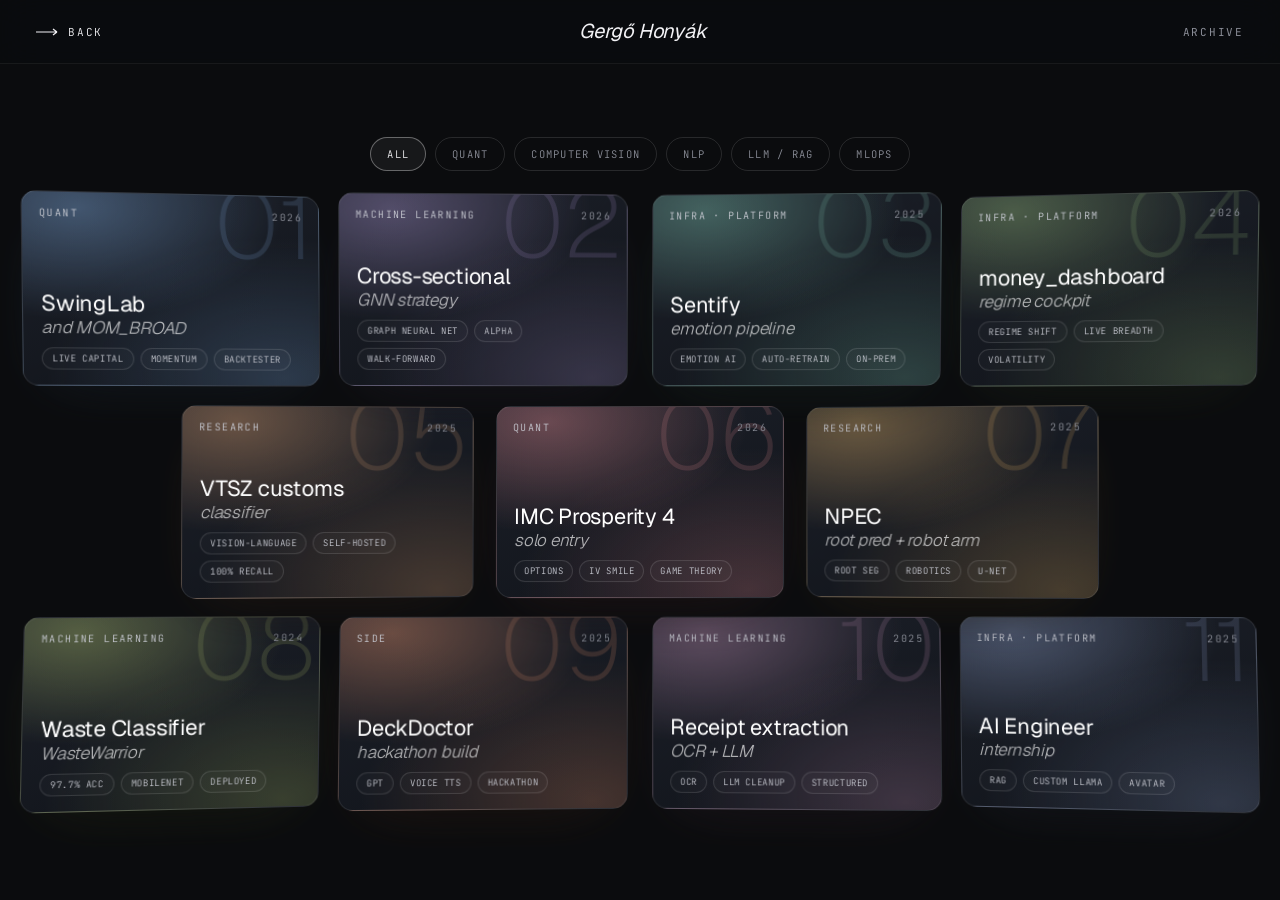
==== archive/index.html @ 2452c1e2 "fixing animation" ====
<!DOCTYPE html>
<html lang="en">
<head>
<meta charset="UTF-8" />
<title>Archive · Gergő Honyák</title>
<meta name="viewport" content="width=device-width, initial-scale=1" />
<meta name="view-transition" content="same-origin" />

<link rel="preconnect" href="https://fonts.googleapis.com" />
<link rel="preconnect" href="https://fonts.gstatic.com" crossorigin />
<link href="https://fonts.googleapis.com/css2?family=Geist:ital,wght@0,300;0,400;0,500;0,600;0,700;1,300;1,400;1,500;1,600&family=JetBrains+Mono:wght@400;500&display=swap" rel="stylesheet" />

<link rel="stylesheet" href="/assets/css/site.css" />
<link rel="stylesheet" href="/assets/css/theme-dark.css" />

<script src="https://cdn.jsdelivr.net/npm/gsap@3.12.5/dist/gsap.min.js"></script>

<style>
  /* ══ ARCHIVE — single-screen fanned gallery ══ */
  .arch{ min-height:calc(100vh - 62px); margin-top:62px; display:flex; align-items:center; justify-content:center;
    perspective:1700px; padding:18px 20px 34px; }
  .arch-inner{ display:flex; flex-direction:column; align-items:center; gap:clamp(16px,2.6vh,30px); transform-style:preserve-3d; }

  /* topic filter row */
  .arch-filters{ display:flex; flex-wrap:wrap; gap:9px; justify-content:center; max-width:820px; }
  .fbtn{ font-family:var(--mono); font-size:10.5px; letter-spacing:.12em; text-transform:uppercase; color:var(--ink-mute);
    padding:9px 16px; border:1px solid var(--rule); border-radius:100px; background:transparent; cursor:pointer;
    transition:color .3s ease, border-color .3s ease, background .3s ease; }
  .fbtn:hover{ color:var(--ink-2); border-color:rgba(255,255,255,.24); }
  .fbtn.active{ color:var(--ink); border-color:rgba(255,255,255,.34); background:rgba(255,255,255,.05); }

  .arch-rows{ display:flex; flex-direction:column; gap:clamp(16px,2.2vh,30px); transform-style:preserve-3d; }
  .arch-row{ display:flex; gap:clamp(18px,1.8vw,34px); justify-content:center; transform-style:preserve-3d; }

  .gcard{ position:relative; display:block; width:clamp(240px,22.5vw,348px); aspect-ratio:3/2;
    border-radius:15px; overflow:hidden; border:1px solid rgba(255,255,255,.10); text-decoration:none; color:#fff;
    transform-style:preserve-3d; will-change:transform; opacity:0;
    box-shadow:0 26px 60px -34px rgba(0,0,0,.9), 0 18px 56px -32px color-mix(in srgb, var(--a) 34%, transparent);
    transition:transform .55s cubic-bezier(.2,.7,.2,1), box-shadow .4s ease, border-color .4s ease, opacity .5s ease, filter .4s ease;
    background:
      radial-gradient(120% 100% at 18% 8%,  color-mix(in srgb, var(--a) 48%, transparent), transparent 58%),
      radial-gradient(130% 120% at 88% 96%, color-mix(in srgb, var(--a) 30%, transparent), transparent 62%),
      linear-gradient(160deg,#1c2029,#101319); }

  .gcard .g-ghost{ position:absolute; top:-.22em; right:.04em; font-family:var(--serif); font-weight:200;
    font-size:clamp(74px,7.6vw,120px); line-height:1; color:color-mix(in srgb, var(--a) 42%, transparent); opacity:.5; pointer-events:none; }
  .gcard .g-shine{ position:absolute; inset:0; opacity:0; transition:opacity .35s ease; pointer-events:none;
    background:radial-gradient(circle at var(--mx,50%) var(--my,50%), rgba(255,255,255,.16), transparent 42%); }
  .gcard:hover .g-shine{ opacity:1; }

  .gcard .g-top{ position:absolute; top:14px; left:16px; right:16px; display:flex; justify-content:space-between; align-items:center;
    font-family:var(--mono); font-size:10px; letter-spacing:.14em; text-transform:uppercase; color:var(--ink-2); }
  .gcard .g-year{ color:var(--ink-mute); }

  .gcard .g-body{ position:absolute; left:17px; right:17px; bottom:15px; }
  .gcard .g-title{ font-family:var(--serif); font-weight:400; font-size:clamp(19px,1.7vw,25px); line-height:1.08; letter-spacing:-.01em; color:#fff; }
  .gcard .g-title em{ display:block; font-style:italic; font-weight:300; font-size:.78em; color:rgba(255,255,255,.68); margin-top:2px; }
  .gcard .g-keys{ display:flex; flex-wrap:wrap; gap:6px; margin-top:11px; }
  .gcard .g-keys span{ font-family:var(--mono); font-size:9px; letter-spacing:.07em; text-transform:uppercase; color:var(--ink-2);
    border:1px solid var(--rule); border-radius:100px; padding:4px 9px; background:rgba(255,255,255,.02); transition:color .3s ease, border-color .3s ease; }
  .gcard:hover .g-keys span{ border-color:color-mix(in srgb, var(--a) 45%, transparent); color:var(--ink); }

  .gcard:hover{ border-color:color-mix(in srgb, var(--a) 60%, rgba(255,255,255,.1));
    box-shadow:0 44px 96px -34px rgba(0,0,0,.95), 0 0 0 1px color-mix(in srgb, var(--a) 46%, transparent), 0 26px 74px -30px var(--a); }

  .gcard.in{ opacity:1; }
  /* recede the rest on hover — only when no topic is active */
  .arch-rows:not(.filtered):hover .gcard.in:not(:hover){ opacity:.58; }

  /* topic highlight: matching cards glow in their own colour, the rest recede */
  .arch-rows .gcard.lit{ border-color:color-mix(in srgb, var(--a) 68%, transparent);
    box-shadow:0 0 0 1px color-mix(in srgb, var(--a) 52%, transparent), 0 24px 64px -26px var(--a), 0 30px 70px -42px rgba(0,0,0,.92); }
  .arch-rows .gcard.dim{ opacity:.24; filter:grayscale(.5) brightness(.72); }

  @media (max-width:820px){
    .arch{ min-height:0; margin-top:70px; padding:16px 16px 64px; perspective:none; }
    .arch-inner{ width:100%; }
    .arch-rows{ gap:16px; width:100%; align-items:center; }
    .arch-row{ display:contents; }
    .gcard{ width:70%; max-width:none; transform:none !important;
      opacity:0; translate:0 28px;
      transition:opacity .6s ease, translate .6s cubic-bezier(.2,.8,.2,1);
      border-color:color-mix(in srgb, var(--a) 32%, rgba(255,255,255,.10));
      background:
        radial-gradient(130% 110% at 20% 6%, color-mix(in srgb, var(--a) 58%, transparent), transparent 60%),
        radial-gradient(150% 130% at 85% 98%, color-mix(in srgb, var(--a) 40%, transparent), transparent 64%),
        linear-gradient(160deg,#1c2029,#0f1216);
      box-shadow:0 22px 48px -30px var(--a), 0 26px 60px -36px rgba(0,0,0,.9); }
    .gcard.in{ opacity:1; translate:0 0; }
    /* tap a topic filter → matching cards sort to the top of the list */
    .arch-rows.filtered .gcard.lit{ order:1; }
    .arch-rows.filtered .gcard.dim{ order:2; opacity:.5; filter:none; }
  }
</style>
</head>
<body>

<nav class="nav">
  <a href="/" class="nav-back">
    <svg viewBox="0 0 22 8" fill="none"><path d="M0 4H21M21 4L17 1M21 4L17 7" stroke="currentColor" stroke-width="1.2"/></svg>
    Back
  </a>
  <span class="brand">Gergő Honyák</span>
  <span class="eyebrow">Archive</span>
</nav>

<main class="arch">
  <div class="arch-inner">
    <div class="arch-filters" id="filters"><!-- injected --></div>
    <div class="arch-rows" id="rows"><!-- injected --></div>
  </div>
</main>

<script src="/assets/js/projects-data.js"></script>
<script>
/* muted, earthy accent per project — one hue each, all part of the same family */
const ACCENT = {
  'swinglab': '#6d92bd', 'gnn': '#8f7fb0', 'sentify': '#6faa9b', 'money-dashboard': '#7f9e6b',
  'vtsz': '#bd8b63', 'prosperity': '#c0787f', 'waste-classifier': '#94a35f', 'npec': '#c39a5c',
  'deckdoctor': '#c07d5f', 'ocr-receipts': '#a87f9e', 'internship': '#7b8bb0',
};

/* a few enticing keywords per card */
const KEYS = {
  'swinglab': ['Live capital', 'Momentum', 'Backtester'],
  'gnn': ['Graph neural net', 'Alpha', 'Walk-forward'],
  'sentify': ['Emotion AI', 'Auto-retrain', 'On-prem'],
  'money-dashboard': ['Regime shift', 'Live breadth', 'Volatility'],
  'vtsz': ['Vision-language', 'Self-hosted', '100% recall'],
  'prosperity': ['Options', 'IV smile', 'Game theory'],
  'waste-classifier': ['97.7% acc', 'MobileNet', 'Deployed'],
  'npec': ['Root seg', 'Robotics', 'U-Net'],
  'deckdoctor': ['GPT', 'Voice TTS', 'Hackathon'],
  'ocr-receipts': ['OCR', 'LLM cleanup', 'Structured'],
  'internship': ['RAG', 'Custom LLaMA', 'Avatar'],
};

/* which topics each project belongs to */
const TOPICS = {
  'swinglab': ['quant', 'mlops'],
  'gnn': ['quant'],
  'sentify': ['nlp', 'mlops'],
  'money-dashboard': ['quant', 'mlops'],
  'vtsz': ['cv', 'llm'],
  'prosperity': ['quant'],
  'waste-classifier': ['cv'],
  'npec': ['cv'],
  'deckdoctor': ['llm'],
  'ocr-receipts': ['cv', 'llm'],
  'internship': ['llm', 'mlops'],
};

const FILTERS = [
  { key: 'all',   label: 'All' },
  { key: 'quant', label: 'Quant' },
  { key: 'cv',    label: 'Computer Vision' },
  { key: 'nlp',   label: 'NLP' },
  { key: 'llm',   label: 'LLM / RAG' },
  { key: 'mlops', label: 'MLOps' },
];

/* ---- filter buttons ---- */
const filterBar = document.getElementById('filters');
FILTERS.forEach((f) => {
  const b = document.createElement('button');
  b.className = 'fbtn' + (f.key === 'all' ? ' active' : '');
  b.dataset.key = f.key;
  b.textContent = f.label;
  filterBar.appendChild(b);
});

/* ---- lay the 11 out as 4 · 3 · 4 ---- */
const ROWS = [4, 3, 4];
const stage = document.getElementById('rows');
let idx = 0;
ROWS.forEach((count) => {
  const row = document.createElement('div');
  row.className = 'arch-row';
  for (let k = 0; k < count && idx < PROJECTS.length; k++, idx++) {
    const p = PROJECTS[idx];
    const a = document.createElement('a');
    a.className = 'gcard';
    a.href = `/project/?id=${p.id}`;
    a.dataset.id = p.id;
    a.style.setProperty('--a', ACCENT[p.id] || '#6d92bd');
    a.style.viewTransitionName = `ghost-${p.id}`;
    const keys = (KEYS[p.id] || p.tags.slice(0, 3)).map(w => `<span>${w}</span>`).join('');
    a.innerHTML = `
      <span class="g-ghost">${p.n}</span>
      <span class="g-shine"></span>
      <div class="g-top"><span class="g-cat">${CAT_LABEL[p.cat]}</span><span class="g-year">${p.year}</span></div>
      <div class="g-body">
        <div class="g-title" style="view-transition-name: title-${p.id};">${p.title} <em>${p.em}</em></div>
        <div class="g-keys">${keys}</div>
      </div>`;
    row.appendChild(a);
  }
  stage.appendChild(row);
});

const cards = Array.from(stage.querySelectorAll('.gcard'));
const reduce = matchMedia('(prefers-reduced-motion: reduce)').matches;

/* tuning */
const LEAN = 15, TILT = 6, HLEAN = 24, HTILT = 18, LIFT = 60;

/* base pose: every card leans toward the middle of the screen */
function layout() {
  if (reduce) return;
  const cx = innerWidth / 2, cy = innerHeight / 2;
  cards.forEach((c) => {
    const r = c.getBoundingClientRect();
    const dx = Math.max(-1, Math.min(1, ((r.left + r.width / 2) - cx) / (innerWidth / 2)));
    const dy = Math.max(-1, Math.min(1, ((r.top + r.height / 2) - cy) / (innerHeight / 2)));
    const brY = -dx * LEAN, brX = dy * TILT;
    c.dataset.brx = brX; c.dataset.bry = brY;
    if (!c._hover) c.style.transform = `rotateX(${brX}deg) rotateY(${brY}deg)`;
  });
}

/* cursor-reactive tilt */
if (!reduce) {
  cards.forEach((c) => {
    c.addEventListener('mouseenter', () => {
      c._hover = true;
      c.style.transition = 'box-shadow .4s ease, border-color .4s ease, opacity .4s ease, filter .4s ease';
    });
    c.addEventListener('mousemove', (e) => {
      const r = c.getBoundingClientRect();
      const px = (e.clientX - r.left) / r.width - 0.5;
      const py = (e.clientY - r.top) / r.height - 0.5;
      const brX = +c.dataset.brx || 0, brY = +c.dataset.bry || 0;
      c.style.transform =
        `translateZ(${LIFT}px) rotateX(${(brX - py * HTILT).toFixed(2)}deg) rotateY(${(brY + px * HLEAN).toFixed(2)}deg) scale(1.05)`;
      c.style.setProperty('--mx', ((px + 0.5) * 100).toFixed(1) + '%');
      c.style.setProperty('--my', ((py + 0.5) * 100).toFixed(1) + '%');
    });
    c.addEventListener('mouseleave', () => {
      c._hover = false;
      c.style.transition = '';
      const brX = +c.dataset.brx || 0, brY = +c.dataset.bry || 0;
      c.style.transform = `rotateX(${brX}deg) rotateY(${brY}deg)`;
    });
  });
}

/* ---- topic highlight ---- */
function applyFilter(key) {
  stage.classList.toggle('filtered', key !== 'all');
  cards.forEach((c) => {
    const topics = TOPICS[c.dataset.id] || [];
    c.classList.remove('lit', 'dim');
    if (key !== 'all') c.classList.add(topics.includes(key) ? 'lit' : 'dim');
  });
}
filterBar.addEventListener('click', (e) => {
  const b = e.target.closest('.fbtn');
  if (!b) return;
  let key = b.dataset.key;
  // click an active topic again → back to All
  if (b.classList.contains('active') && key !== 'all') key = 'all';
  filterBar.querySelectorAll('.fbtn').forEach(x => x.classList.toggle('active', x.dataset.key === key));
  applyFilter(key);
  if (matchMedia('(max-width:820px)').matches) window.scrollTo({ top: 0, behavior: 'smooth' });
});

/* entrance: fan settles in (desktop); cards reveal on scroll (phone) */
layout();
if (matchMedia('(max-width:820px)').matches && 'IntersectionObserver' in window) {
  const io = new IntersectionObserver((entries) => {
    entries.forEach(e => { if (e.isIntersecting) { e.target.classList.add('in'); io.unobserve(e.target); } });
  }, { threshold: 0.1, rootMargin: '0px 0px -6% 0px' });
  cards.forEach(c => io.observe(c));
} else {
  const mid = (cards.length - 1) / 2;
  cards.forEach((c, i) => { setTimeout(() => { c.classList.add('in'); }, 140 + Math.abs(i - mid) * 55); });
}
addEventListener('resize', layout);
window.addEventListener('load', layout);

if (window.gsap) gsap.from('.nav > *', { y: -20, opacity: 0, duration: 1, ease: 'expo.out', stagger: 0.08 });
</script>
</body>
</html>
---- assets/css/site.css ----
/* ══════════════════════════════════════════════════════════════
   Gergő Honyák — Portfolio
   Shared stylesheet: home, archive, and project detail pages
   ══════════════════════════════════════════════════════════════ */

/* Opt in to cross-document view transitions (Chrome/Edge only;
   other browsers just navigate normally, no error). This is the
   real spec mechanism — the <meta name="view-transition"> tag
   some older guides mention isn't a real thing and does nothing. */
@view-transition {
  navigation: auto;
}

:root {
  --paper: #ffffff;
  --paper-2: #f5f5f7;
  --paper-3: #e8e8ed;
  --ink: #1d1d1f;
  --ink-2: #424245;
  --ink-mute: #6e6e73;
  --ink-faint: #86868b;
  --rule: rgba(0, 0, 0, 0.13);
  --rule-soft: rgba(0, 0, 0, 0.06);
  --sage: #3b82f6;
  --ochre: #3b82f6;
  --rust: #3b82f6;
  --blue: #3b82f6;
  --blue-soft: rgba(59, 130, 246, 0.12);
  --serif: "Geist", system-ui, sans-serif;
  --sans: "Geist", system-ui, sans-serif;
  --mono: "JetBrains Mono", ui-monospace, monospace;
}

* { box-sizing: border-box; margin: 0; padding: 0; }
html { scroll-behavior: smooth; }
html, body {
  background: var(--paper);
  color: var(--ink);
  font-family: var(--sans);
  font-weight: 300;
  -webkit-font-smoothing: antialiased;
  text-rendering: optimizeLegibility;
  overflow-x: hidden;
}
::selection { background: var(--ink); color: var(--paper); }
a { color: inherit; text-decoration: none; }
button { font: inherit; color: inherit; background: none; border: none; cursor: pointer; }

.eyebrow { font-family: var(--mono); font-size: 11px; letter-spacing: 0.16em; text-transform: uppercase; color: var(--ink-mute); font-weight: 400; }
.serif { font-family: var(--serif); }
.italic { font-style: italic; }
.mono { font-family: var(--mono); }
.line-mask { display: block; overflow: hidden; padding-bottom: 0.16em; margin-bottom: -0.1em; }

/* ─── Nav ─────────────────────────────────── */
.nav {
  position: fixed; top: 0; left: 0; right: 0;
  display: flex; justify-content: space-between; align-items: center;
  padding: 18px 36px;
  font-family: var(--mono);
  font-size: 11px;
  letter-spacing: 0.16em;
  text-transform: uppercase;
  color: var(--ink-mute);
  z-index: 100;
  background: rgba(255, 255, 255, 0.72);
  backdrop-filter: saturate(180%) blur(20px);
  -webkit-backdrop-filter: saturate(180%) blur(20px);
  border-bottom: 1px solid var(--rule-soft);
}
.nav .brand {
  font-family: var(--serif); font-style: italic; font-weight: 400;
  font-size: 20px; line-height: 1.35; letter-spacing: -0.01em;
  text-transform: none; color: var(--ink);
}
.nav-links {
  display: flex; gap: 2px; padding: 4px;
  border: 1px solid var(--rule); border-radius: 100px;
  background: color-mix(in srgb, var(--ink) 5%, transparent);
}
.nav-links a {
  font-family: var(--sans); font-size: 13px; font-weight: 400;
  letter-spacing: 0.01em; text-transform: none; color: var(--ink-mute);
  padding: 7px 17px; border-radius: 100px;
  transition: color 0.3s ease, background 0.3s ease;
}
.nav-links a:hover { color: var(--ink); background: color-mix(in srgb, var(--ink) 9%, transparent); }
.nav-cta {
  color: var(--ink); padding: 8px 14px; border: 1px solid var(--rule);
  border-radius: 100px; transition: all 0.4s ease;
}
.nav-cta:hover { border-color: var(--ink); color: var(--paper); background: var(--ink); }
.nav-back { display: flex; align-items: center; gap: 10px; color: var(--ink); transition: color 0.3s ease; }
.nav-back:hover { color: var(--blue); }
.nav-back svg { width: 22px; height: 8px; }
@media (max-width: 720px) {
  .nav { padding: 14px 16px; }
  .nav-links { gap: 2px; padding: 3px; }
  .nav-links a { padding: 6px 12px; font-size: 12px; }
  .nav .brand { font-size: 15px; }
}

/* ─── Hero ───────────────────────────────── */
.hero-v3 { min-height: 100vh; padding: 110px 40px 40px; display: flex; flex-direction: column; position: relative; z-index: 5; overflow: hidden; }
.hv3-top { display: flex; justify-content: space-between; align-items: center; font-family: var(--mono); font-size: 11px; letter-spacing: 0.14em; text-transform: uppercase; color: var(--ink-mute); padding-bottom: 24px; border-bottom: 1px solid var(--rule); }
.hv3-eyebrow { display: flex; gap: 18px; align-items: center; }
.hv3-eyebrow .dotmark { width: 8px; height: 8px; border-radius: 50%; background: var(--ochre); box-shadow: 0 0 0 4px rgba(59, 130, 246, 0.16); }
.hv3-eyebrow .sep { color: var(--ink-faint); }
.hv3-eyebrow .badge { display: inline-flex; align-items: center; gap: 8px; color: var(--ink); padding: 4px 10px; background: var(--paper-2); border: 1px solid var(--rule); border-radius: 100px; }
.hv3-eyebrow .badge::before { content:''; width:6px; height:6px; border-radius:50%; background: var(--sage); }
.hv3-stage { flex: 1; display: flex; flex-direction: column; justify-content: space-between; padding: 64px 0 0; }
.hv3-name { font-family: var(--serif); font-weight: 300; font-size: clamp(58px, 9.5vw, 168px); line-height: 0.96; letter-spacing: -0.025em; color: var(--ink); margin: 0; }
.hv3-name .line { display: block; overflow: hidden; padding-bottom: 0.16em; margin-bottom: -0.1em; }
.hv3-name .line > span { display: inline-block; }
.hv3-name .line.sub { color: var(--ink-2); font-size: 0.5em; letter-spacing: -0.015em; line-height: 1.12; }
.hv3-name .line.sub:first-of-type { margin-top: 10px; }
.hv3-name em { font-style: italic; color: var(--ochre); }
.hv3-bottom { display: grid; grid-template-columns: 1.4fr auto; gap: 56px; align-items: end; margin-top: 56px; padding-top: 28px; border-top: 1px solid var(--rule); }
.hv3-bio { font-family: var(--serif); font-weight: 300; font-size: 19px; line-height: 1.55; color: var(--ink-2); max-width: 520px; }
.hv3-bio em { color: var(--sage); font-style: italic; }
.hv3-meta { display: flex; gap: 40px; }
.hv3-meta .m-block .k { display: block; font-family: var(--mono); font-size: 10px; letter-spacing: 0.18em; text-transform: uppercase; color: var(--ink-faint); margin-bottom: 6px; }
.hv3-meta .m-block .v { font-family: var(--serif); font-size: 16px; color: var(--ink); }

/* ─── Tech stack grid ──────────────────────── */
.tools { padding: 130px 36px 120px; position: relative; z-index: 5; border-top: 1px solid var(--rule); }
.tools-inner { max-width: 1500px; margin: 0 auto; }
.tools-head { display: flex; align-items: end; justify-content: space-between; gap: 60px; margin-bottom: 56px; padding-bottom: 22px; border-bottom: 1px solid var(--rule); }
.tools-head .left { max-width: 560px; }
.tools-head .num { font-family: var(--mono); font-size: 11px; letter-spacing: 0.2em; text-transform: uppercase; color: var(--ink-mute); margin-bottom: 14px; }
.tools-head .label { font-family: var(--serif); font-style: italic; font-size: 22px; color: var(--sage); margin-bottom: 18px; }
.tools-head h2 { font-family: var(--serif); font-weight: 300; font-size: clamp(36px, 4.2vw, 60px); line-height: 1.02; letter-spacing: -0.02em; margin: 0; overflow: hidden; }
.tools-head h2 em { font-style: italic; color: var(--ochre); }
.tools-head .right { font-family: var(--mono); font-size: 11px; letter-spacing: 0.16em; text-transform: uppercase; color: var(--ink-mute); text-align: right; white-space: nowrap; }

.stack-grid { display: grid; grid-template-columns: repeat(8, 1fr); gap: 10px; }
.stack-card { position: relative; aspect-ratio: 1 / 1; background: var(--paper-2); border: 1px solid var(--rule); border-radius: 12px; padding: 14px 10px 12px; display: flex; flex-direction: column; align-items: center; justify-content: center; gap: 10px; cursor: default; overflow: hidden; transition: background 0.4s ease, border-color 0.4s ease, transform 0.5s cubic-bezier(.7,0,.3,1), box-shadow 0.5s ease; }
.stack-card .icon { width: 28px; height: 28px; display: flex; align-items: center; justify-content: center; position: relative; }
.stack-card .icon img { width: 100%; height: 100%; display: block; filter: brightness(0) saturate(100%); opacity: 0.78; transition: filter 0.4s ease, opacity 0.4s ease; }
.stack-card .name { font-family: var(--mono); font-size: 10px; letter-spacing: 0.04em; color: var(--ink-2); transition: color 0.4s ease; white-space: nowrap; }
.stack-card .badge { position: absolute; top: 8px; right: 9px; font-family: var(--mono); font-size: 8px; letter-spacing: 0.16em; text-transform: uppercase; color: var(--ink-mute); opacity: 0; transition: opacity 0.4s ease, color 0.4s ease; }
.stack-card:hover { background: var(--paper); border-color: var(--ochre); transform: translateY(-4px); box-shadow: 0 18px 40px -22px rgba(31,37,32,0.35), 0 4px 14px -8px rgba(59,130,246,0.2); }
.stack-card:hover .icon img { opacity: 1; filter: brightness(0) saturate(100%) invert(42%) sepia(93%) saturate(1352%) hue-rotate(199deg) brightness(97%) contrast(96%); }
.stack-card:hover .name { color: var(--ochre); }
.stack-card:hover .badge { opacity: 1; color: var(--ochre); }
.stack-grid:hover .stack-card:not(:hover) { opacity: 0.55; }
@media (max-width: 1100px) { .stack-grid { grid-template-columns: repeat(6, 1fr); } .tools-head { flex-direction: column; align-items: stretch; gap: 22px; } .tools-head .right { text-align: left; } }
@media (max-width: 640px) { .tools { padding: 80px 22px 80px; } .stack-grid { grid-template-columns: repeat(4, 1fr); gap: 8px; } }

/* ─── Section header ──────────────────────── */
.sect-head { padding: 140px 36px 60px; display: grid; grid-template-columns: 1fr 2fr; gap: 48px; align-items: end; position: relative; z-index: 5; }
.sect-head .left .num { font-family: var(--mono); font-size: 11px; letter-spacing: 0.2em; color: var(--ink-mute); text-transform: uppercase; margin-bottom: 12px; }
.sect-head .left .label { font-family: var(--serif); font-size: 28px; font-style: italic; font-weight: 300; color: var(--sage); }
.sect-head h2 { font-family: var(--serif); font-weight: 300; font-size: clamp(40px, 5.4vw, 84px); line-height: 1.04; letter-spacing: -0.02em; }
.sect-head h2 em { font-style: italic; color: var(--sage); }
.sect-head h2 .ochre { color: var(--ochre); }
@media (max-width: 1024px) { .sect-head { grid-template-columns: 1fr; } }

/* ─── Featured Work — paper cards ─────────── */
.work { padding: 0 36px 100px; position: relative; z-index: 5; display: grid; grid-template-columns: 1fr 1fr; gap: 48px; max-width: 1500px; margin: 0 auto; }
.work .pcard:nth-child(odd) { transform: translateY(40px) rotate(-0.6deg); }
.work .pcard:nth-child(even) { transform: translateY(0) rotate(0.5deg); }
.pcard { background: var(--paper); border: 1px solid var(--rule); padding: 28px 28px 32px; position: relative; cursor: pointer; box-shadow: 0 1px 0 rgba(255, 255, 255, 0.6) inset, 0 14px 40px -20px rgba(29, 27, 24, 0.25), 0 2px 8px -4px rgba(29, 27, 24, 0.1); transition: transform 0.55s cubic-bezier(.4,.6,.2,1), box-shadow 0.55s cubic-bezier(.4,.6,.2,1); will-change: transform; display: block; }
.pcard:hover { transform: translateY(-6px) rotate(0deg) !important; box-shadow: 0 1px 0 rgba(255, 255, 255, 0.6) inset, 0 30px 60px -20px rgba(29, 27, 24, 0.35), 0 6px 16px -4px rgba(29, 27, 24, 0.18); }
.pcard.tone-sage { background: linear-gradient(180deg, #eef3fb, #e4edf8); }
.pcard.tone-ochre { background: linear-gradient(180deg, #f5f5f7, #eaeaef); }
.pcard.tone-paper { background: var(--paper); }
.pcard.tone-ink { background: linear-gradient(180deg, #2a2a2c, #1d1d1f); color: var(--paper); border-color: rgba(255,255,255,0.1); }
.pcard.tone-ink .p-num, .pcard.tone-ink .p-meta, .pcard.tone-ink .p-blurb { color: rgba(245, 245, 247, 0.72); }
.pcard.tone-ink .p-tags span { border-color: rgba(255,255,255,0.2); color: rgba(245, 245, 247, 0.82); }
.pcard.tone-ink .pcard-stage { background: rgba(0,0,0,0.25); border-color: rgba(255,255,255,0.08); }
.pcard-top { display: flex; justify-content: space-between; align-items: flex-start; font-family: var(--mono); font-size: 11px; letter-spacing: 0.05em; color: var(--ink-mute); margin-bottom: 18px; }
.pcard-top .p-num { color: var(--ink); font-weight: 500; }
.pcard-top .p-arrow { display: inline-flex; align-items: center; justify-content: center; width: 32px; height: 32px; border: 1px solid currentColor; border-radius: 50%; font-size: 14px; transition: all 0.4s cubic-bezier(.7,0,.3,1); color: var(--ink-mute); }
.pcard:hover .p-arrow { transform: rotate(-45deg); background: var(--ink); color: var(--paper); border-color: var(--ink); }
.pcard.tone-ink:hover .p-arrow { background: var(--paper); color: var(--ink); }
.pcard-stage { width: 100%; aspect-ratio: 16 / 10; border: 1px solid var(--rule); background: var(--paper-2); border-radius: 2px; position: relative; overflow: hidden; margin-bottom: 22px; display: flex; align-items: center; justify-content: center; }
.pcard-stage svg { width: 100%; height: 100%; display: block; }
.pcard h3 { font-family: var(--serif); font-weight: 400; font-size: 30px; line-height: 1.05; letter-spacing: -0.018em; margin-bottom: 10px; color: inherit; }
.pcard h3 em { font-style: italic; color: var(--sage); font-weight: 300; }
.pcard.tone-ink h3 em { color: #2997ff; }
.pcard .p-blurb { font-size: 14.5px; line-height: 1.55; color: var(--ink-mute); margin-bottom: 16px; max-width: 90%; }
.pcard .p-meta { font-family: var(--mono); font-size: 10.5px; letter-spacing: 0.06em; color: var(--ink-mute); margin-bottom: 14px; }
.pcard .p-tags { display: flex; flex-wrap: wrap; gap: 6px; }
.pcard .p-tags span { font-family: var(--mono); font-size: 10px; padding: 4px 10px; border: 1px solid var(--rule); border-radius: 100px; color: var(--ink-mute); letter-spacing: 0.04em; }
@media (max-width: 1024px) { .work { grid-template-columns: 1fr; } .work .pcard:nth-child(odd), .work .pcard:nth-child(even) { transform: none; } }

/* ─── Featured-work stat strip ─────────────── */
.work-stats { max-width: 880px; margin: 0 auto; padding: 0 36px 56px; display: grid; grid-template-columns: repeat(3, 1fr); gap: 24px; text-align: center; }
.work-stats .stat .num { font-family: var(--serif); font-weight: 600; font-size: 40px; letter-spacing: -0.02em; color: var(--ink); }
.work-stats .stat .label { font-family: var(--mono); font-size: 10.5px; letter-spacing: 0.14em; text-transform: uppercase; color: var(--ink-mute); margin-top: 8px; }
@media (max-width: 640px) { .work-stats { grid-template-columns: 1fr; gap: 28px; } }

/* ─── More projects CTA ────────────────────── */
.more-cta-wrap { padding: 0 36px 120px; display: flex; justify-content: center; }
.more-cta { --cta-fg: var(--ink); position: relative; display: grid; grid-template-columns: auto 80px 1fr auto; align-items: center; gap: 28px; width: min(880px, 100%); padding: 38px 44px; background: transparent; border: 1px solid var(--rule); border-radius: 4px; text-decoration: none; color: var(--cta-fg); overflow: hidden; transition: border-color 0.5s ease, background 0.5s ease, color 0.5s ease; }
.more-cta::before { content: ''; position: absolute; inset: 0; background: var(--sage); transform: translateY(101%); transition: transform 0.7s cubic-bezier(.7,0,.2,1); z-index: 0; }
.more-cta > * { position: relative; z-index: 1; }
.more-cta .mc-num { font-family: var(--mono); font-size: 11px; letter-spacing: 0.2em; text-transform: uppercase; color: var(--ink-mute); transition: color 0.5s ease; }
.more-cta .mc-line { height: 1px; background: currentColor; opacity: 0.3; width: 100%; }
.more-cta .mc-label .mc-word { display: block; font-family: var(--serif); font-weight: 300; font-size: 32px; letter-spacing: -0.01em; line-height: 1; }
.more-cta .mc-label .mc-word::after { content: ' →'; font-style: italic; color: var(--ochre); opacity: 0; display: inline-block; transform: translateX(-6px); transition: opacity 0.4s ease, transform 0.4s cubic-bezier(.7,0,.2,1); }
.more-cta .mc-label .mc-sub { display: block; font-family: var(--serif); font-style: italic; font-size: 14px; color: var(--ink-mute); margin-top: 6px; transition: color 0.5s ease; }
.more-cta .mc-arrow { width: 36px; height: 12px; color: var(--ink); transition: transform 0.5s cubic-bezier(.7,0,.2,1), color 0.5s ease; }
.more-cta:hover { color: var(--paper); border-color: var(--sage); }
.more-cta:hover::before { transform: translateY(0); }
.more-cta:hover .mc-num { color: rgba(255,255,255,0.75); }
.more-cta:hover .mc-label .mc-sub { color: rgba(255,255,255,0.75); }
.more-cta:hover .mc-arrow { transform: translateX(8px); color: var(--paper); }
.more-cta:hover .mc-label .mc-word::after { opacity: 1; transform: translateX(0); color: rgba(255,255,255,0.9); }
@media (max-width: 720px) { .more-cta { grid-template-columns: auto 1fr auto; padding: 26px 22px; gap: 16px; } .more-cta .mc-line { display: none; } .more-cta .mc-label .mc-word { font-size: 24px; } }

/* ─── About ─────────────────────────────────── */
.about { padding: 0 36px 120px; position: relative; z-index: 5; display: grid; grid-template-columns: 0.9fr 1.4fr; gap: 80px; max-width: 1500px; margin: 0 auto; align-items: start; }
.about-photo-col { position: sticky; top: 100px; }
.about-photo { width: 100%; aspect-ratio: 3 / 4; background: radial-gradient(ellipse at 30% 25%, rgba(59, 130, 246, 0.10), transparent 60%), linear-gradient(160deg, #ececed, #dbdbe0); position: relative; border: 1px solid var(--rule); overflow: hidden; transform: rotate(-1.2deg); box-shadow: 0 30px 60px -25px rgba(29, 27, 24, 0.3); }
.about-photo .ph-text { position: absolute; inset: 0; display: flex; flex-direction: column; justify-content: space-between; padding: 18px; font-family: var(--mono); font-size: 10px; color: var(--ink-mute); letter-spacing: 0.1em; text-transform: uppercase; z-index: 2; }
.about-photo .ph-text .center { flex: 1; display: flex; align-items: center; justify-content: center; font-family: var(--serif); font-style: italic; font-size: 20px; text-transform: none; letter-spacing: 0; color: var(--ink-2); }
.about-text { font-family: var(--serif); font-weight: 300; }
.about-text .lead { font-size: 28px; line-height: 1.4; color: var(--ink); letter-spacing: -0.005em; margin-bottom: 36px; }
.about-text .lead em { color: var(--sage); }
.about-text .lead span.drop { font-size: 1.6em; font-style: italic; line-height: 0.8; float: left; padding: 0.1em 0.12em 0 0; color: var(--ochre); }
.about-text p { font-size: 17px; line-height: 1.65; color: var(--ink-2); margin-bottom: 18px; font-family: var(--sans); font-weight: 300; max-width: 560px; }
.about-text p em { color: var(--sage); font-style: italic; font-family: var(--serif); }
.about-text p strong { color: var(--ink); font-weight: 500; }
.about-side { margin-top: 48px; border-top: 1px solid var(--rule); padding-top: 28px; display: grid; grid-template-columns: auto 1fr; gap: 14px 32px; }
.about-side .k { font-family: var(--mono); font-size: 11px; letter-spacing: 0.16em; text-transform: uppercase; color: var(--ink-faint); padding-top: 2px; }
.about-side .v { font-family: var(--sans); font-size: 14px; color: var(--ink); line-height: 1.5; }
.about-side .v em { color: var(--sage); font-family: var(--serif); font-size: 16px; }
@media (max-width: 1024px) { .about { grid-template-columns: 1fr; gap: 48px; } .about-photo-col { position: static; max-width: 380px; } }

/* ─── CTA + Footer ──────────────────────────── */
.cta { padding: 140px 36px 100px; position: relative; z-index: 5; display: grid; grid-template-columns: 1fr 1fr; gap: 80px; max-width: 1500px; margin: 0 auto; align-items: center; }
.cta h2 { font-family: var(--serif); font-weight: 300; font-size: clamp(48px, 6.5vw, 104px); line-height: 1.0; letter-spacing: -0.025em; }
.cta h2 em { font-style: italic; color: var(--sage); }
.cta h2 .ochre { color: var(--ochre); }
.cta-right { display: flex; flex-direction: column; gap: 18px; font-family: var(--mono); font-size: 12px; }
.cta-right .eyebrow { margin-bottom: 8px; }
.cta-mail { display: inline-flex; align-items: center; justify-content: space-between; padding: 18px 22px; border: 1px solid var(--ink); background: var(--paper); border-radius: 4px; font-family: var(--mono); font-size: 14px; letter-spacing: 0.02em; transition: all 0.5s cubic-bezier(.7,0,.3,1); position: relative; overflow: hidden; color: var(--ink); }
.cta-mail::before { content: ''; position: absolute; inset: 0; background: var(--ink); transform: translateY(101%); transition: transform 0.5s cubic-bezier(.7,0,.3,1); z-index: -1; }
.cta-mail:hover { color: var(--paper); }
.cta-mail:hover::before { transform: translateY(0); }
.cta-mail .arrow { display: inline-block; transition: transform 0.4s; }
.cta-mail:hover .arrow { transform: translate(4px, -4px); }
.cta-links { display: grid; grid-template-columns: 1fr 1fr; gap: 2px; margin-top: 8px; border-top: 1px solid var(--rule); }
.cta-links a { display: flex; justify-content: space-between; align-items: center; padding: 16px 0; font-family: var(--mono); font-size: 12px; letter-spacing: 0.05em; border-bottom: 1px solid var(--rule); transition: padding 0.4s cubic-bezier(.7,0,.3,1); color: var(--ink); }
.cta-links a:hover { padding-left: 8px; color: var(--sage); }
.cta-links a .arr { color: var(--ink-faint); transition: all 0.4s; }
.cta-links a:hover .arr { color: var(--sage); transform: rotate(-45deg); }
footer { padding: 28px 36px; border-top: 1px solid var(--rule); display: flex; justify-content: space-between; font-family: var(--mono); font-size: 10px; letter-spacing: 0.18em; text-transform: uppercase; color: var(--ink-mute); position: relative; z-index: 5; }
@media (max-width: 1024px) { .cta { grid-template-columns: 1fr; gap: 32px; } }

/* ══════════════════════════════════════════════════════════════
   ARCHIVE PAGE
   ══════════════════════════════════════════════════════════════ */
.masthead { padding: 170px 36px 70px; max-width: 1500px; margin: 0 auto; display: grid; grid-template-columns: 1fr 1fr; gap: 80px; align-items: end; }
.masthead .lead .num { font-family: var(--mono); font-size: 11px; letter-spacing: 0.2em; text-transform: uppercase; color: var(--ink-mute); margin-bottom: 24px; }
.masthead h1 { font-family: var(--serif); font-weight: 600; font-size: clamp(64px, 9vw, 140px); letter-spacing: -0.035em; line-height: 0.92; }
.masthead h1 em { font-style: italic; color: var(--blue); }
.masthead h1 .line { display: block; overflow: hidden; padding-bottom: 0.16em; margin-bottom: -0.1em; }
.masthead h1 .line > span { display: block; }
.masthead .meta { font-family: var(--serif); font-style: italic; font-weight: 300; font-size: 21px; color: var(--ink-2); line-height: 1.5; max-width: 460px; }
.masthead .meta .stat-row { margin-top: 32px; display: grid; grid-template-columns: repeat(3, 1fr); gap: 24px; font-family: var(--mono); font-style: normal; font-size: 11px; letter-spacing: 0.16em; text-transform: uppercase; color: var(--ink-mute); }
.masthead .meta .stat-row .n { display: block; font-family: var(--serif); font-style: italic; font-weight: 600; font-size: 30px; color: var(--ink); letter-spacing: -0.02em; margin-bottom: 4px; }
@media (max-width: 1024px) { .masthead { grid-template-columns: 1fr; gap: 32px; padding-top: 140px; } }

.filter-bar-wrap { position: sticky; top: 65px; z-index: 50; background: rgba(255,255,255,0.85); backdrop-filter: blur(14px); border-bottom: 1px solid var(--rule-soft); }
.filter-bar { max-width: 1500px; margin: 0 auto; padding: 16px 36px; display: flex; align-items: center; justify-content: space-between; gap: 20px; flex-wrap: wrap; }
.filter-chips { display: flex; gap: 8px; flex-wrap: wrap; }
.f-chip { font-family: var(--mono); font-size: 11px; letter-spacing: 0.06em; text-transform: uppercase; padding: 8px 16px; border: 1px solid var(--rule); border-radius: 9999px; color: var(--ink-mute); display: flex; align-items: center; gap: 8px; transition: all 0.3s ease; }
.f-chip:hover { border-color: var(--ink); color: var(--ink); }
.f-chip.active { background: var(--ink); border-color: var(--ink); color: #fff; }
.f-chip .cnt { font-size: 9.5px; opacity: 0.65; }
.filter-count { font-family: var(--mono); font-size: 11px; letter-spacing: 0.1em; text-transform: uppercase; color: var(--ink-mute); white-space: nowrap; }
.filter-count b { color: var(--ink); }

.grid-wrap { max-width: 1500px; margin: 0 auto; padding: 40px 36px 100px; }
.grid { display: grid; grid-template-columns: repeat(3, 1fr); gap: 20px; }
@media (max-width: 1100px) { .grid { grid-template-columns: repeat(2, 1fr); } }
@media (max-width: 640px) { .grid { grid-template-columns: 1fr; } }
.empty { display: none; text-align: center; padding: 80px 0; font-family: var(--mono); font-size: 13px; color: var(--ink-faint); }

.a-card { position: relative; background: var(--paper); border: 1px solid var(--rule-soft); border-radius: 18px; padding: 24px; min-height: 268px; display: flex; flex-direction: column; overflow: hidden; cursor: pointer; transition: transform 0.4s cubic-bezier(.2,.8,.2,1), box-shadow 0.4s ease, border-color 0.4s ease; }
.a-card::before { content: ''; position: absolute; top: 0; left: 0; right: 0; height: 3px; background: var(--blue); transform: scaleX(0); transform-origin: left; transition: transform 0.45s cubic-bezier(.2,.8,.2,1); }
.a-card:hover { transform: translateY(-6px); box-shadow: 0 34px 60px -34px rgba(29,27,24,0.42); border-color: var(--blue); }
.a-card:hover::before { transform: scaleX(1); }
.a-ghost { position: absolute; right: 8px; bottom: -18px; font-family: var(--serif); font-weight: 700; font-size: 108px; color: var(--paper-3); line-height: 1; z-index: 0; transition: color 0.4s ease, transform 0.4s ease; }
.a-card:hover .a-ghost { color: var(--blue-soft); transform: translate(-4px, -4px); }
.a-top { display: flex; justify-content: space-between; align-items: center; position: relative; z-index: 1; }
.a-cat { display: flex; align-items: center; gap: 7px; font-family: var(--mono); font-size: 10.5px; letter-spacing: 0.14em; text-transform: uppercase; color: var(--ink-mute); }
.a-cat .dot { width: 6px; height: 6px; border-radius: 50%; background: var(--blue); }
.a-year { font-family: var(--mono); font-size: 10.5px; letter-spacing: 0.14em; color: var(--ink-faint); }
.a-title { font-family: var(--serif); font-weight: 600; font-size: 25px; letter-spacing: -0.015em; line-height: 1.18; margin-top: 18px; position: relative; z-index: 1; }
.a-title em { font-style: italic; font-weight: 500; color: var(--blue); }
.a-role { font-family: var(--mono); font-size: 11px; text-transform: uppercase; letter-spacing: 0.1em; color: var(--ink-mute); margin-top: 12px; position: relative; z-index: 1; }
.a-type { font-family: var(--serif); font-style: italic; font-size: 13.5px; color: var(--ink-faint); margin-top: 2px; position: relative; z-index: 1; }
.a-foot { margin-top: auto; padding-top: 20px; display: flex; justify-content: space-between; align-items: flex-end; position: relative; z-index: 1; }
.a-tags { display: flex; flex-wrap: wrap; gap: 6px; }
.a-tags span { font-family: var(--mono); font-size: 10px; letter-spacing: 0.04em; border: 1px solid var(--rule); border-radius: 9999px; padding: 4px 10px; color: var(--ink-2); }
.a-arrow { width: 34px; height: 34px; border-radius: 50%; border: 1px solid var(--rule); display: flex; align-items: center; justify-content: center; font-size: 15px; flex-shrink: 0; transition: transform 0.35s cubic-bezier(.2,.8,.2,1), background 0.35s ease, color 0.35s ease, border-color 0.35s ease; }
.a-card:hover .a-arrow { transform: rotate(-45deg); background: var(--blue); border-color: var(--blue); color: #fff; }

/* ══════════════════════════════════════════════════════════════
   PROJECT DETAIL PAGE
   ══════════════════════════════════════════════════════════════ */
.d-hero { position: relative; max-width: 1360px; margin: 0 auto; padding: 168px 36px 60px; overflow: hidden; }
.d-ghost { position: absolute; top: 40px; right: 0; font-family: var(--serif); font-weight: 700; font-size: min(46vw, 480px); color: var(--paper-3); line-height: 1; z-index: 0; pointer-events: none; user-select: none; }
.d-eyebrow { position: relative; z-index: 1; display: flex; align-items: center; gap: 10px; font-family: var(--mono); font-size: 11px; letter-spacing: 0.16em; text-transform: uppercase; color: var(--ink-mute); margin-bottom: 20px; }
.d-eyebrow .dot { width: 6px; height: 6px; border-radius: 50%; background: var(--blue); }
.d-title { position: relative; z-index: 1; font-family: var(--serif); font-weight: 600; font-size: clamp(38px, 6vw, 84px); letter-spacing: -0.03em; line-height: 1.02; max-width: 900px; }
.d-title em { font-style: italic; font-weight: 500; color: var(--blue); }
.d-meta-row { position: relative; z-index: 1; margin-top: 28px; display: flex; flex-wrap: wrap; gap: 20px; font-family: var(--mono); font-size: 12px; letter-spacing: 0.06em; color: var(--ink-mute); }
.d-meta-row span { display: flex; align-items: center; gap: 8px; }
.d-meta-row span::before { content: ''; width: 4px; height: 4px; border-radius: 50%; background: var(--ink-faint); }
.d-meta-row span:first-child::before { display: none; }
.d-stats { position: relative; z-index: 1; margin-top: 46px; border-top: 1px solid var(--rule-soft); border-bottom: 1px solid var(--rule-soft); display: grid; grid-template-columns: repeat(3, 1fr); }
.d-stat { padding: 22px 24px 22px 0; }
.d-stat + .d-stat { border-left: 1px solid var(--rule-soft); padding-left: 24px; }
.d-stat .num { font-family: var(--serif); font-weight: 600; font-size: 32px; letter-spacing: -0.02em; color: var(--ink); }
.d-stat .label { font-family: var(--mono); font-size: 10.5px; letter-spacing: 0.12em; text-transform: uppercase; color: var(--ink-mute); margin-top: 6px; }
.d-body { max-width: 1360px; margin: 0 auto; padding: 20px 36px 40px; display: grid; grid-template-columns: 1fr 1.15fr; gap: 64px; }
.d-body-solo { grid-template-columns: 1fr; max-width: 820px; }
@media (max-width: 900px) { .d-body { grid-template-columns: 1fr; gap: 40px; } .d-stats { grid-template-columns: 1fr; } .d-stat + .d-stat { border-left: none; border-top: 1px solid var(--rule-soft); padding-left: 0; } }
.d-visual { position: sticky; top: 120px; align-self: start; }
.d-tags-row { display: flex; flex-wrap: wrap; align-items: center; gap: 8px; margin-bottom: 32px; font-family: var(--mono); font-size: 11px; letter-spacing: 0.06em; text-transform: uppercase; color: var(--ink-mute); }
.d-tags-row .stack-tag { display: inline-block; border: 1px solid var(--rule); border-radius: 9999px; padding: 4px 10px; color: var(--ink-2); text-transform: none; letter-spacing: 0.02em; font-size: 11.5px; }
.d-tags-row .status-badge { display: inline-flex; align-items: center; gap: 8px; margin-left: 8px; color: var(--ink); }
.d-tags-row .status-badge::before { content: ''; width: 6px; height: 6px; border-radius: 50%; background: var(--blue); }
.d-copy p { font-family: var(--serif); font-weight: 300; font-size: 19px; line-height: 1.65; color: var(--ink-2); margin-bottom: 26px; max-width: 640px; }
.d-copy p:first-of-type::first-letter { float: left; font-family: var(--serif); font-weight: 600; font-size: 72px; line-height: 0.8; padding: 8px 10px 0 0; color: var(--ink); }
.d-exhibits { margin-top: 20px; }
.exhibit { margin-bottom: 44px; }
.exhibit-frame { border-radius: 12px; border: 1px solid var(--rule-soft); overflow: hidden; background: var(--paper-2); }
.exhibit-frame img { width: 100%; height: auto; display: block; }
.exhibit-frame.placeholder { aspect-ratio: 16/9; border: 1px dashed var(--rule); display: flex; align-items: center; justify-content: center; background: repeating-linear-gradient(135deg, var(--paper-2), var(--paper-2) 10px, var(--paper) 10px, var(--paper) 20px); }
.exhibit-frame.placeholder span { font-family: var(--mono); font-size: 11px; letter-spacing: 0.14em; text-transform: uppercase; color: var(--ink-faint); }
.exhibit-frame.diagram { padding: 24px; }
.exhibit-cap { margin-top: 12px; font-family: var(--mono); font-size: 12px; color: var(--ink-mute); }
.exhibit-cap b { color: var(--ink); font-weight: 500; }
.d-nav { border-top: 1px solid var(--rule-soft); max-width: 1360px; margin: 40px auto 0; padding: 30px 36px 100px; display: flex; justify-content: space-between; font-family: var(--mono); font-size: 12px; letter-spacing: 0.08em; text-transform: uppercase; }
.d-nav a { display: flex; flex-direction: column; gap: 6px; color: var(--ink-mute); transition: color 0.3s ease; }
.d-nav a:hover { color: var(--blue); }
.d-nav a small { color: var(--ink-faint); font-size: 10px; letter-spacing: 0.14em; }
.d-nav a.next { text-align: right; align-items: flex-end; }

/* ══════════════════════════════════════════════════════════════
   GLOBAL SMALL-SCREEN PADDING + FOOTER STACK
   ══════════════════════════════════════════════════════════════ */
@media (max-width: 600px) {
  footer { flex-direction: column; gap: 8px; padding: 22px; text-align: center; justify-content: center; }
  .sect-head { padding: 90px 22px 40px; }
  .work { padding: 0 22px 70px; }
  .work-stats { padding: 0 22px 44px; }
  .more-cta-wrap { padding: 0 22px 80px; }
  .about { padding: 0 22px 80px; }
  .cta { padding: 90px 22px 70px; }
  .masthead { padding: 120px 22px 50px; }
  .filter-bar { padding: 16px 22px; }
  .grid-wrap { padding: 36px 22px 80px; }
  .d-hero { padding: 120px 22px 40px; }
  .d-body { padding: 20px 22px 40px; }
  .d-nav { padding: 28px 22px 80px; }
}
---- assets/css/theme-dark.css ----
/* ══════════════════════════════════════════════════════════════
   DARK EDITION — override layer, loaded AFTER site.css + hero.css.
   Redefines the design tokens (so ~90% of the site flips for free)
   plus the handful of hardcoded-colour spots, and adds the skill
   spiral that replaces the flat stack grid.
   ══════════════════════════════════════════════════════════════ */

:root{
  --paper:#0b0c0e; --paper-2:#16181c; --paper-3:#23262c;
  --ink:#f2f2f5; --ink-2:#c7c9d1; --ink-mute:#8a8d97; --ink-faint:#5f636d;
  --rule:rgba(255,255,255,.12); --rule-soft:rgba(255,255,255,.06);
  --sage:#5b93ff; --ochre:#5b93ff; --rust:#5b93ff; --blue:#5b93ff;
  --blue-soft:rgba(91,147,255,.14);
}

/* animatable per-skill focus colour for the spiral (registered so it can transition/wash) */
@property --focus{ syntax:'<color>'; inherits:true; initial-value:#5b93ff; }

::selection{ background:var(--blue); color:#0b0c0e; }

/* site.css sets overflow-x:hidden on html/body, which disables position:sticky.
   overflow-x:clip prevents horizontal scroll WITHOUT creating a scroll
   container, so the sticky spiral stage works. Scoped to the dark pages. */
html, body{ overflow-x:clip; }

/* Lenis smooth-scroll runtime styles */
html.lenis, html.lenis body{ height:auto; }
.lenis.lenis-smooth{ scroll-behavior:auto !important; }
.lenis.lenis-smooth [data-lenis-prevent]{ overscroll-behavior:contain; }
.lenis.lenis-stopped{ overflow:hidden; }

/* glass bars → dark */
.nav{ background:rgba(11,12,14,.72); }
.filter-bar-wrap{ background:rgba(11,12,14,.85); }

/* stack icons (if any page still uses the flat grid) → white marks */
.stack-card .icon img{ filter:brightness(0) saturate(100%) invert(1); }
.stack-card:hover .icon img{ filter:brightness(0) saturate(100%) invert(55%) sepia(60%) saturate(2200%) hue-rotate(199deg) brightness(103%) contrast(97%); }

/* ── project cards: modern elevated dark panels (was: flat unified surface) ── */
.work .pcard:nth-child(odd),
.work .pcard:nth-child(even){ transform:none; }   /* drop the editorial tilt on dark */

.pcard,
.pcard.tone-sage, .pcard.tone-ochre, .pcard.tone-paper, .pcard.tone-ink{
  background:linear-gradient(165deg,#1b1e25 0%,#141619 58%,#101217 100%);
  color:var(--ink);
  border:1px solid rgba(255,255,255,.09);
  border-radius:18px;
  box-shadow:inset 0 1px 0 rgba(255,255,255,.07), 0 30px 60px -34px rgba(0,0,0,.9);
}
/* accent hairline that draws in on hover */
.pcard::before{
  content:''; position:absolute; top:0; left:24px; right:24px; height:1.5px;
  background:linear-gradient(90deg, transparent, var(--blue), transparent);
  transform:scaleX(0); transform-origin:center;
  transition:transform .55s cubic-bezier(.7,0,.2,1); z-index:2;
}
.pcard:hover{
  transform:translateY(-6px) !important;
  border-color:rgba(91,147,255,.45);
  box-shadow:inset 0 1px 0 rgba(255,255,255,.09), 0 42px 80px -30px rgba(0,0,0,.95), 0 22px 60px -30px rgba(91,147,255,.35);
}
.pcard:hover::before{ transform:scaleX(1); }

/* the viz "screen": framed recessed panel with a faint blue floor-glow */
.pcard-stage, .pcard.tone-ink .pcard-stage{
  background:radial-gradient(120% 85% at 50% 118%, rgba(91,147,255,.18), transparent 60%), linear-gradient(180deg,#0e1116,#0a0c10);
  border:1px solid rgba(255,255,255,.07);
  border-radius:12px;
  box-shadow:inset 0 1px 0 rgba(255,255,255,.04);
}

.pcard.tone-ink .p-num, .pcard.tone-ink .p-meta, .pcard.tone-ink .p-blurb{ color:var(--ink-mute); }
.pcard.tone-ink .p-tags span{ border-color:var(--rule); color:var(--ink-2); }
.pcard.tone-ink h3 em{ color:var(--blue); }
.pcard .p-arrow{ border-color:var(--rule); color:var(--ink-mute); }
.pcard:hover .p-arrow{ background:var(--blue); border-color:var(--blue); color:#0b0c0e; transform:rotate(-45deg); }

/* archive filter chip (active used #fff on --ink; --ink is light now) */
.f-chip.active{ background:var(--blue); border-color:var(--blue); color:#0b0c0e; }

/* more-projects CTA fills blue on hover → keep text white */
.more-cta:hover{ color:#fff; }
.more-cta:hover .mc-arrow{ color:#fff; }

/* about portrait frame fallback (behind the photo) */
.about-photo{ background:radial-gradient(ellipse at 30% 25%, rgba(91,147,255,.14), transparent 60%), linear-gradient(160deg,#1a1c20,#0e1013); }

/* project-detail exhibit frames */
.exhibit-frame{ background:var(--paper-2); }

/* hero end-panel: keep the buzzword chips off; show the backtest/live table */
.ehero-path{ display:none; }

/* per-letter heading reveal (scroll-triggered stagger) */
.reveal-chars .rch{ display:inline-block; overflow:hidden; vertical-align:top; padding-bottom:.2em; margin-bottom:-.2em; }
.reveal-chars .rch-i{ display:inline-block; will-change:transform; }
.reveal-chars .rword{ display:inline-block; white-space:nowrap; vertical-align:top; }

/* ══ FEATURED WORK — laying coverflow, scroll-scrubbed ══ */
.feat{ position:relative; height:340vh; background:var(--paper); }
.feat-stage{ position:sticky; top:0; height:100vh; overflow:hidden; perspective:1700px; --focus:#6d92bd; transition:--focus .7s ease; }
.feat-wash{ position:absolute; inset:0; pointer-events:none;
  background:radial-gradient(ellipse 80% 60% at 50% 44%, color-mix(in srgb, var(--focus) 13%, transparent), transparent 62%); }

.feat-head{ position:absolute; top:clamp(84px,12vh,120px); left:0; right:0; text-align:center; z-index:6; pointer-events:none; }
.feat-head .label{ font-family:var(--mono); font-size:11px; letter-spacing:.2em; text-transform:uppercase; color:var(--ink-mute); margin-bottom:12px; }
.feat-head h2{ font-family:var(--serif); font-weight:300; font-size:clamp(30px,4.2vw,56px); line-height:1; letter-spacing:-.025em; margin:0; }
.feat-head h2 em{ font-style:italic; color:var(--focus); transition:color .7s ease; }

.feat-track{ position:absolute; left:50%; top:53%; transform-style:preserve-3d; z-index:4; }
.fcard{ position:absolute; left:0; top:0; display:block; --cw:clamp(320px,34vw,560px);
  width:var(--cw); aspect-ratio:3/2; margin-left:calc(var(--cw) / -2); margin-top:calc(var(--cw) / 3 * -1);
  border-radius:16px; overflow:hidden; border:1px solid rgba(255,255,255,.10);
  box-shadow:0 40px 90px -40px rgba(0,0,0,.9); transform-style:preserve-3d; will-change:transform;
  text-decoration:none; color:inherit; }
.fcard .fface{ position:absolute; inset:0; }
.fcard .f-ghost{ position:absolute; top:-.16em; right:.05em; font-family:var(--serif); font-weight:200;
  font-size:clamp(96px,10vw,150px); line-height:1; color:color-mix(in srgb, var(--a) 40%, transparent); opacity:.5; pointer-events:none; }
.fcard .fmeta{ position:absolute; left:24px; right:24px; bottom:22px; z-index:2; }
.fcard .fmeta .ft{ font-family:var(--serif); font-weight:400; font-size:clamp(23px,2vw,30px); line-height:1.05; letter-spacing:-.01em; color:#fff; }
.fcard .fmeta .ft em{ font-style:italic; font-weight:300; color:rgba(255,255,255,.72); }
.fcard .f-keys{ display:flex; flex-wrap:wrap; gap:7px; margin-top:14px; }
.fcard .f-keys span{ font-family:var(--mono); font-size:10px; letter-spacing:.08em; text-transform:uppercase; color:var(--ink-2);
  border:1px solid var(--rule); border-radius:100px; padding:5px 11px; background:rgba(255,255,255,.03); }
.fcard.focused{ border-color:rgba(255,255,255,.2); }

.fcard.more .more-face{ position:absolute; inset:0; display:flex; align-items:center; justify-content:center;
  background:radial-gradient(120% 120% at 50% 28%, color-mix(in srgb, var(--a) 32%, transparent), transparent 60%), linear-gradient(160deg,#141820,#0a0b0f);
  border:1px dashed rgba(255,255,255,.16); border-radius:16px; }
.fcard.more .more-inner{ text-align:center; }
.fcard.more .more-k{ display:block; font-family:var(--mono); font-size:11px; letter-spacing:.2em; text-transform:uppercase; color:var(--ink-mute); margin-bottom:14px; }
.fcard.more .more-t{ display:block; font-family:var(--serif); font-weight:300; font-size:34px; letter-spacing:-.02em; color:var(--ink); }
.fcard.more .more-s{ display:block; margin-top:12px; font-family:var(--mono); font-size:11px; letter-spacing:.08em; color:var(--ink-mute); }

.feat-readout{ position:absolute; left:0; right:0; bottom:clamp(70px,11vh,110px); text-align:center; z-index:6; pointer-events:none; }
.feat-readout .fr-tag{ font-family:var(--serif); font-style:italic; font-size:clamp(15px,1.6vw,20px); color:var(--ink-2); transition:opacity .3s ease; }
.feat-readout .fr-cta{ margin-top:15px; position:relative; display:inline-flex; align-items:center; gap:9px; pointer-events:auto; text-decoration:none;
  font-family:var(--serif); font-weight:400; font-size:clamp(15px,1.5vw,18px); letter-spacing:.005em; color:var(--ink-2);
  padding:2px 1px 7px; transition:color .3s ease; }
.feat-readout .fr-cta .arw{ color:var(--focus); font-style:normal; transition:transform .35s cubic-bezier(.2,.7,.2,1), color .6s ease; }
.feat-readout .fr-cta::after{ content:''; position:absolute; left:0; right:0; bottom:0; height:1px; background:var(--focus);
  transform:scaleX(0); transform-origin:left; transition:transform .45s cubic-bezier(.2,.7,.2,1), background .6s ease; }
.feat-readout .fr-cta:hover{ color:#fff; }
.feat-readout .fr-cta:hover .arw{ transform:translateX(6px); }
.feat-readout .fr-cta:hover::after{ transform:scaleX(1); }

.feat-hint{ position:absolute; left:0; right:0; bottom:30px; text-align:center; z-index:6; pointer-events:none;
  font-family:var(--mono); font-size:9.5px; letter-spacing:.16em; text-transform:uppercase; color:var(--ink-faint); }
/* ── MOBILE: native horizontal swipe carousel (replaces the scroll-scrubbed coverflow) ── */
@media (max-width:820px){
  .feat{ height:auto; }
  .feat-stage{ position:relative; top:auto; height:auto; overflow:visible; perspective:none; padding:104px 0 76px; opacity:1 !important; }
  .feat-wash{ display:none; }
  .feat-head{ position:relative; top:auto; left:auto; right:auto; margin:0 22px 22px; }
  .feat-track{ position:relative; left:auto; top:auto; transform:none; transform-style:flat;
    display:flex; gap:16px; overflow-x:auto; scroll-snap-type:x mandatory;
    -webkit-overflow-scrolling:touch; padding:8px 16px 16px; scrollbar-width:none; }
  .feat-track::-webkit-scrollbar{ display:none; }
  .fcard{ position:relative; left:auto; top:auto; margin:0; width:82vw; --cw:82vw;
    flex:0 0 82vw; transform:none !important; opacity:1 !important; filter:none !important;
    box-shadow:0 30px 70px -40px rgba(0,0,0,.9) !important; scroll-snap-align:center; }
  .feat-readout{ position:relative; left:auto; right:auto; bottom:auto; margin:20px 22px 0; }
  /* reserve two lines so the readout height is constant per card — stops the section below from jumping */
  .feat-readout .fr-tag{ min-height:2.8em; line-height:1.4; display:flex; align-items:center; justify-content:center; }
  /* prev / next arrow + dot controls (mobile only) */
  .feat-nav{ display:flex; align-items:center; justify-content:center; gap:16px; margin:16px 22px 0; }
  .feat-nav button{ width:44px; height:44px; border-radius:50%; border:1px solid var(--rule);
    background:rgba(255,255,255,.04); display:flex; align-items:center; justify-content:center;
    color:var(--ink-2); transition:border-color .3s ease, color .3s ease, background .3s ease, opacity .3s ease; }
  .feat-nav button:active{ background:rgba(255,255,255,.09); color:var(--ink); }
  .feat-nav button:disabled{ opacity:.28; }
  .feat-nav button svg{ width:17px; height:17px; }
  .fn-dots{ display:flex; align-items:center; gap:7px; }
  .fn-dots i{ width:6px; height:6px; border-radius:50%; background:var(--ink-faint); opacity:.45;
    transition:opacity .3s ease, background .3s ease, transform .3s ease; cursor:pointer; }
  .fn-dots i.on{ opacity:1; background:var(--focus,#5b93ff); transform:scale(1.35); }
  .feat-hint{ display:none; }
}

/* ══════════════════════════════════════════════════════════════
   SKILL SPIRAL  (the "working vocabulary" section)
   Fixed stage, shown by spiral.js only while #vocab owns the viewport;
   .vocab-after wipes up over it on exit (same trick as the hero).
   ══════════════════════════════════════════════════════════════ */
.vocab{ position:relative; height:300vh; background:var(--paper); }
.vocab-after{ position:relative; z-index:2; background:var(--paper); }
.vocab-stage{
  position:sticky; top:0; height:100vh; overflow:hidden;
  --focus:#5b93ff; transition:--focus .7s ease;
  /* layered field: main bloom centred behind the tiles (50% 50%), a faint
     off-centre highlight to break the symmetry, then an edge vignette for depth,
     over the paper base. Reads as light spilling off the stack, not a sticker. */
  background:
    radial-gradient(115% 95% at 50% 50%, color-mix(in srgb, var(--focus) 17%, transparent), transparent 62%),
    radial-gradient(60% 52% at 64% 46%, color-mix(in srgb, var(--focus) 8%, transparent), transparent 66%),
    radial-gradient(140% 135% at 50% 50%, transparent 48%, rgba(0,0,0,.55)),
    var(--paper);
}
.vstage{ position:absolute; inset:0; perspective:1150px; }
.vhelix{ position:absolute; left:50%; top:50%; transform-style:preserve-3d; }

.vtile{
  position:absolute; left:-150px; top:-180px; width:300px; height:360px;
  background:var(--paper-2); border:2px solid var(--rule); border-radius:32px;
  display:flex; flex-direction:column; align-items:center; justify-content:center; gap:30px;
  box-shadow:0 44px 90px -50px rgba(0,0,0,.85); backface-visibility:hidden;
}
.vtile .ic{ width:120px; height:120px; display:flex; align-items:center; justify-content:center; }
.vtile .ic img{ width:100%; height:100%; display:block; }
.vtile .nm{ font-family:var(--mono); font-size:23px; letter-spacing:.04em; color:var(--ink-2); white-space:nowrap; }
.vtile.focus{ border-color:color-mix(in srgb, var(--focus) 42%, var(--rule));
  /* no hard ring — a graduated halo instead: a faint edge kiss, a tight bloom,
     then two progressively softer/wider washes, plus a dark grounding shadow.
     Lower saturation than before so it glows rather than neon-outlines. */
  box-shadow:
    0 0 1px color-mix(in srgb, var(--focus) 38%, transparent),
    0 0 20px -4px color-mix(in srgb, var(--focus) 32%, transparent),
    0 16px 55px -20px color-mix(in srgb, var(--focus) 28%, transparent),
    0 46px 120px -40px color-mix(in srgb, var(--focus) 24%, transparent),
    0 30px 80px -48px rgba(0,0,0,.9); }
.vtile.focus .nm{ color:var(--focus); }

.vocab-head{ position:absolute; top:clamp(96px,13vh,150px); left:clamp(24px,5vw,72px); max-width:min(460px,78vw); z-index:5; pointer-events:none; }
.vocab-head .label{ font-family:var(--mono); font-size:11px; letter-spacing:.16em; text-transform:uppercase; color:var(--ink-mute); margin-bottom:16px; }
.vocab-head h2{ font-family:var(--serif); font-weight:300; font-size:clamp(34px,4.6vw,60px); line-height:1; letter-spacing:-.025em; margin:0; }
.vocab-head h2 em{ font-style:italic; color:var(--blue); }
.vocab-head p{ margin-top:16px; font-size:clamp(14px,1.2vw,17px); line-height:1.5; color:var(--ink-2); max-width:40ch; }

.vocab-readout{ position:absolute; left:clamp(24px,5vw,72px); bottom:clamp(40px,8vh,90px); z-index:5; pointer-events:none; }
.vocab-readout .lbl{ font-family:var(--mono); font-size:10.5px; letter-spacing:.16em; text-transform:uppercase; color:var(--ink-faint); margin-bottom:8px; }
.vocab-readout .val{ font-family:var(--serif); font-weight:300; font-size:clamp(28px,3.6vw,52px); letter-spacing:-.02em; color:var(--focus); transition:opacity .25s ease; line-height:1; }

.vocab-hint{ position:absolute; right:clamp(24px,5vw,72px); bottom:clamp(40px,8vh,90px); z-index:5; pointer-events:none; font-family:var(--mono); font-size:10.5px; letter-spacing:.14em; text-transform:uppercase; color:var(--ink-faint); }

@media (max-width:820px){ .vtile{ width:236px; height:292px; left:-118px; top:-146px; } .vocab{ height:280vh; } }
@media (prefers-reduced-motion: reduce){ .vocab{ height:100vh; } }

/* ══════════════════════════════════════════════════════════════
   Remove decorative drop-caps and stat divider rules — the big
   floated first-letters (the About "I" especially) and the
   vertical column rules read as stray vertical lines.
   ══════════════════════════════════════════════════════════════ */
.about-text .lead span.drop{ float:none; font-size:inherit; line-height:inherit; font-style:normal; color:inherit; padding:0; }
.d-copy p:first-of-type::first-letter{ float:none; font-size:inherit; line-height:inherit; padding:0; color:inherit; font-weight:inherit; }
.d-stat + .d-stat{ border-left:none; }
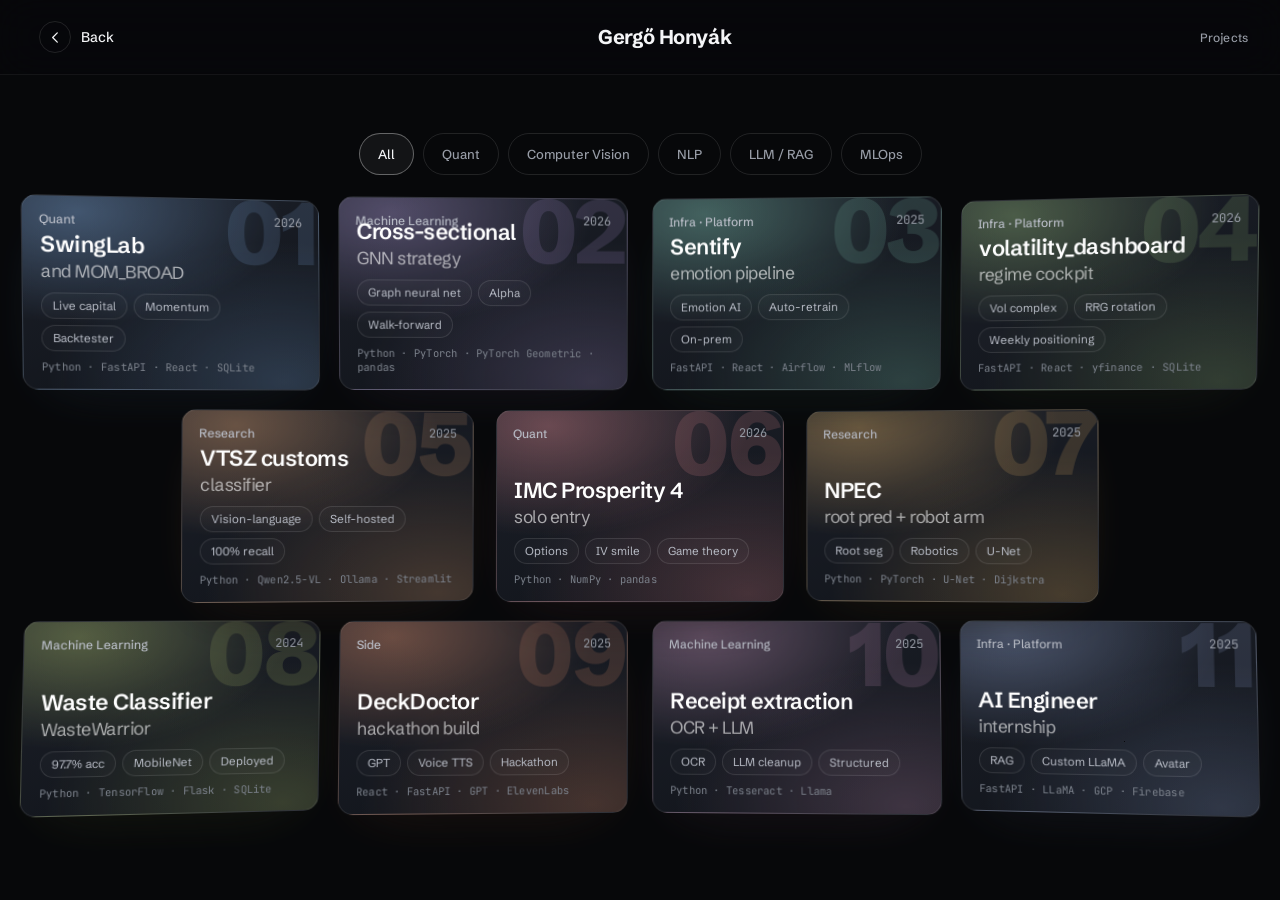
==== commit abe24044: "hero image" ====
--- a/archive/index.html
+++ b/archive/index.html
@@ -2,13 +2,16 @@
 <html lang="en">
 <head>
 <meta charset="UTF-8" />
-<title>Archive · Gergő Honyák</title>
+<title>Projects · Gergő Honyák</title>
 <meta name="viewport" content="width=device-width, initial-scale=1" />
+<meta name="description" content="Every project Gergő Honyák has built: quantitative research, computer vision, NLP, LLM/RAG systems and MLOps. Eleven in total, filterable by topic." />
+<meta name="theme-color" content="#07080a" />
+<link rel="icon" href="/assets/favicon.svg" type="image/svg+xml" />
 <meta name="view-transition" content="same-origin" />
 
 <link rel="preconnect" href="https://fonts.googleapis.com" />
 <link rel="preconnect" href="https://fonts.gstatic.com" crossorigin />
-<link href="https://fonts.googleapis.com/css2?family=Geist:ital,wght@0,300;0,400;0,500;0,600;0,700;1,300;1,400;1,500;1,600&family=JetBrains+Mono:wght@400;500&display=swap" rel="stylesheet" />
+<link href="https://fonts.googleapis.com/css2?family=Schibsted+Grotesk:wght@400..900&family=JetBrains+Mono:wght@400;500&display=swap" rel="stylesheet" />
 
 <link rel="stylesheet" href="/assets/css/site.css" />
 <link rel="stylesheet" href="/assets/css/theme-dark.css" />
@@ -16,15 +19,15 @@
 <script src="https://cdn.jsdelivr.net/npm/gsap@3.12.5/dist/gsap.min.js"></script>
 
 <style>
-  /* ══ ARCHIVE — single-screen fanned gallery ══ */
+  /* ══ ARCHIVE, single-screen fanned gallery ══ */
   .arch{ min-height:calc(100vh - 62px); margin-top:62px; display:flex; align-items:center; justify-content:center;
     perspective:1700px; padding:18px 20px 34px; }
   .arch-inner{ display:flex; flex-direction:column; align-items:center; gap:clamp(16px,2.6vh,30px); transform-style:preserve-3d; }
 
   /* topic filter row */
   .arch-filters{ display:flex; flex-wrap:wrap; gap:9px; justify-content:center; max-width:820px; }
-  .fbtn{ font-family:var(--mono); font-size:10.5px; letter-spacing:.12em; text-transform:uppercase; color:var(--ink-mute);
-    padding:9px 16px; border:1px solid var(--rule); border-radius:100px; background:transparent; cursor:pointer;
+  .fbtn{ font-family:var(--sans); font-size:13px; font-weight:500; color:var(--ink-mute);
+    padding:12px 18px; border:1px solid var(--rule); border-radius:100px; background:transparent; cursor:pointer;
     transition:color .3s ease, border-color .3s ease, background .3s ease; }
   .fbtn:hover{ color:var(--ink-2); border-color:rgba(255,255,255,.24); }
   .fbtn.active{ color:var(--ink); border-color:rgba(255,255,255,.34); background:rgba(255,255,255,.05); }
@@ -42,29 +45,31 @@
       radial-gradient(130% 120% at 88% 96%, color-mix(in srgb, var(--a) 30%, transparent), transparent 62%),
       linear-gradient(160deg,#1c2029,#101319); }
 
-  .gcard .g-ghost{ position:absolute; top:-.22em; right:.04em; font-family:var(--serif); font-weight:200;
-    font-size:clamp(74px,7.6vw,120px); line-height:1; color:color-mix(in srgb, var(--a) 42%, transparent); opacity:.5; pointer-events:none; }
+  .gcard .g-ghost{ position:absolute; top:-.14em; right:.03em; font-weight:800; letter-spacing:-.04em;
+    font-size:clamp(68px,7vw,110px); line-height:1; color:color-mix(in srgb, var(--a) 42%, transparent); opacity:.5; pointer-events:none; }
   .gcard .g-shine{ position:absolute; inset:0; opacity:0; transition:opacity .35s ease; pointer-events:none;
     background:radial-gradient(circle at var(--mx,50%) var(--my,50%), rgba(255,255,255,.16), transparent 42%); }
   .gcard:hover .g-shine{ opacity:1; }
 
   .gcard .g-top{ position:absolute; top:14px; left:16px; right:16px; display:flex; justify-content:space-between; align-items:center;
-    font-family:var(--mono); font-size:10px; letter-spacing:.14em; text-transform:uppercase; color:var(--ink-2); }
-  .gcard .g-year{ color:var(--ink-mute); }
+    font-family:var(--sans); font-size:12px; font-weight:500; color:var(--ink-2); }
+  .gcard .g-year{ font-family:var(--mono); font-weight:400; color:var(--ink-mute); }
 
   .gcard .g-body{ position:absolute; left:17px; right:17px; bottom:15px; }
-  .gcard .g-title{ font-family:var(--serif); font-weight:400; font-size:clamp(19px,1.7vw,25px); line-height:1.08; letter-spacing:-.01em; color:#fff; }
-  .gcard .g-title em{ display:block; font-style:italic; font-weight:300; font-size:.78em; color:rgba(255,255,255,.68); margin-top:2px; }
+  .gcard .g-title{ font-weight:600; font-size:clamp(19px,1.7vw,25px); line-height:1.14; letter-spacing:-.022em; color:#fff; }
+  .gcard .g-title em{ display:block; font-weight:400; font-size:.8em; color:rgba(255,255,255,.62); margin-top:3px; }
   .gcard .g-keys{ display:flex; flex-wrap:wrap; gap:6px; margin-top:11px; }
-  .gcard .g-keys span{ font-family:var(--mono); font-size:9px; letter-spacing:.07em; text-transform:uppercase; color:var(--ink-2);
-    border:1px solid var(--rule); border-radius:100px; padding:4px 9px; background:rgba(255,255,255,.02); transition:color .3s ease, border-color .3s ease; }
+  .gcard .g-keys span{ font-family:var(--sans); font-size:11.5px; color:var(--ink-2);
+    border:1px solid var(--rule); border-radius:100px; padding:5px 10px; background:rgba(255,255,255,.02); transition:color .3s ease, border-color .3s ease; }
   .gcard:hover .g-keys span{ border-color:color-mix(in srgb, var(--a) 45%, transparent); color:var(--ink); }
+  .gcard .g-tech{ margin-top:8px; font-family:var(--mono); font-size:10.5px; letter-spacing:.02em; color:var(--ink-faint); transition:color .3s ease; }
+  .gcard:hover .g-tech{ color:var(--ink-mute); }
 
   .gcard:hover{ border-color:color-mix(in srgb, var(--a) 60%, rgba(255,255,255,.1));
     box-shadow:0 44px 96px -34px rgba(0,0,0,.95), 0 0 0 1px color-mix(in srgb, var(--a) 46%, transparent), 0 26px 74px -30px var(--a); }
 
   .gcard.in{ opacity:1; }
-  /* recede the rest on hover — only when no topic is active */
+  /* recede the rest on hover, only when no topic is active */
   .arch-rows:not(.filtered):hover .gcard.in:not(:hover){ opacity:.58; }
 
   /* topic highlight: matching cards glow in their own colour, the rest recede */
@@ -72,12 +77,35 @@
     box-shadow:0 0 0 1px color-mix(in srgb, var(--a) 52%, transparent), 0 24px 64px -26px var(--a), 0 30px 70px -42px rgba(0,0,0,.92); }
   .arch-rows .gcard.dim{ opacity:.24; filter:grayscale(.5) brightness(.72); }
 
+  /* Between the phone list and a full desktop the 4·3·4 fan no longer fits:
+     four cards at their 240px floor plus gaps need ~1040px, and below that the
+     rows ran off both edges (html sets overflow-x:clip, so they were silently
+     cut rather than scrollable). Narrower cards are not the answer, under
+     ~240px the 3:2 box is too short for the title and its chips, and they
+     collide. So the fan becomes an even three-column grid and the page
+     scrolls, which is also what a phone held sideways lands in. */
+  @media (min-width:821px) and (max-width:1040px){
+    .arch{ min-height:0; align-items:flex-start; padding:18px 22px 56px; }
+    .arch-inner{ width:100%; }
+    .arch-rows{ display:grid; grid-template-columns:repeat(3,1fr); gap:clamp(14px,1.8vw,26px); width:100%; }
+    .arch-row{ display:contents; }
+    .gcard{ width:100%; }
+  }
+
   @media (max-width:820px){
+    .gcard .g-top{ position:static; }
+    .gcard .g-body{ position:static; margin-top:auto; }
     .arch{ min-height:0; margin-top:70px; padding:16px 16px 64px; perspective:none; }
     .arch-inner{ width:100%; }
     .arch-rows{ gap:16px; width:100%; align-items:center; }
     .arch-row{ display:contents; }
-    .gcard{ width:70%; max-width:none; transform:none !important;
+    /* Full width, and height comes from the content rather than a 3:2 box.
+       A fanned 3:2 card is the desktop composition; stacked full-bleed on a
+       phone the same ratio leaves a dead band across the middle, because the
+       meta pins to the top edge and the title to the bottom one. */
+    .gcard{ width:100%; max-width:440px; aspect-ratio:auto; min-height:178px;
+      display:flex; flex-direction:column; padding:14px 17px 15px;
+      transform:none !important;
       opacity:0; translate:0 28px;
       transition:opacity .6s ease, translate .6s cubic-bezier(.2,.8,.2,1);
       border-color:color-mix(in srgb, var(--a) 32%, rgba(255,255,255,.10));
@@ -91,17 +119,25 @@
     .arch-rows.filtered .gcard.lit{ order:1; }
     .arch-rows.filtered .gcard.dim{ order:2; opacity:.5; filter:none; }
   }
+
+  /* small tablet / big phone landscape: two up rather than one 440px column
+     stranded in the middle of the screen */
+  @media (min-width:641px) and (max-width:820px){
+    .arch-rows{ display:grid; grid-template-columns:repeat(2,1fr); width:100%; }
+    .arch-row{ display:contents; }
+    .gcard{ max-width:none; }
+  }
 </style>
 </head>
 <body>
 
 <nav class="nav">
-  <a href="/" class="nav-back">
-    <svg viewBox="0 0 22 8" fill="none"><path d="M0 4H21M21 4L17 1M21 4L17 7" stroke="currentColor" stroke-width="1.2"/></svg>
-    Back
+  <a href="/" class="nav-back" data-back>
+    <span class="nb-icon" aria-hidden="true"><svg viewBox="0 0 24 24" fill="none"><path d="M14.5 5.5L8 12l6.5 6.5" stroke="currentColor" stroke-width="1.8" stroke-linecap="round" stroke-linejoin="round"/></svg></span>
+    <span class="nb-label">Back</span>
   </a>
   <span class="brand">Gergő Honyák</span>
-  <span class="eyebrow">Archive</span>
+  <span class="eyebrow">Projects</span>
 </nav>
 
 <main class="arch">
@@ -111,11 +147,12 @@
   </div>
 </main>
 
+<script src="/assets/js/nav-back.js" defer></script>
 <script src="/assets/js/projects-data.js"></script>
 <script>
-/* muted, earthy accent per project — one hue each, all part of the same family */
+/* muted, earthy accent per project, one hue each, all part of the same family */
 const ACCENT = {
-  'swinglab': '#6d92bd', 'gnn': '#8f7fb0', 'sentify': '#6faa9b', 'money-dashboard': '#7f9e6b',
+  'swinglab': '#6d92bd', 'gnn': '#8f7fb0', 'sentify': '#6faa9b', 'volatility-dashboard': '#7f9e6b',
   'vtsz': '#bd8b63', 'prosperity': '#c0787f', 'waste-classifier': '#94a35f', 'npec': '#c39a5c',
   'deckdoctor': '#c07d5f', 'ocr-receipts': '#a87f9e', 'internship': '#7b8bb0',
 };
@@ -125,7 +162,7 @@
   'swinglab': ['Live capital', 'Momentum', 'Backtester'],
   'gnn': ['Graph neural net', 'Alpha', 'Walk-forward'],
   'sentify': ['Emotion AI', 'Auto-retrain', 'On-prem'],
-  'money-dashboard': ['Regime shift', 'Live breadth', 'Volatility'],
+  'volatility-dashboard': ['Vol complex', 'RRG rotation', 'Weekly positioning'],
   'vtsz': ['Vision-language', 'Self-hosted', '100% recall'],
   'prosperity': ['Options', 'IV smile', 'Game theory'],
   'waste-classifier': ['97.7% acc', 'MobileNet', 'Deployed'],
@@ -140,7 +177,7 @@
   'swinglab': ['quant', 'mlops'],
   'gnn': ['quant'],
   'sentify': ['nlp', 'mlops'],
-  'money-dashboard': ['quant', 'mlops'],
+  'volatility-dashboard': ['quant', 'mlops'],
   'vtsz': ['cv', 'llm'],
   'prosperity': ['quant'],
   'waste-classifier': ['cv'],
@@ -192,6 +229,7 @@
       <div class="g-body">
         <div class="g-title" style="view-transition-name: title-${p.id};">${p.title} <em>${p.em}</em></div>
         <div class="g-keys">${keys}</div>
+        <div class="g-tech">${p.tags.slice(0, 4).join(' · ')}</div>
       </div>`;
     row.appendChild(a);
   }
--- a/assets/css/site.css
+++ b/assets/css/site.css
@@ -1,11 +1,24 @@
 /* ══════════════════════════════════════════════════════════════
-   Gergő Honyák — Portfolio
+   Gergő Honyák, Portfolio
    Shared stylesheet: home, archive, and project detail pages
+
+   TYPE SYSTEM, one grotesque, plus mono for figures:
+     --sans   Schibsted Grotesk · everything. Headings, body, UI, labels.
+     --mono   JetBrains Mono    · numbers and code identifiers ONLY,
+                                  never eyebrows, nav, hints or captions
+
+   Hierarchy is carried by WEIGHT and SIZE, nothing else. The family is
+   loaded upright-only (wght 400..900, no italic file), so never write
+   font-style:italic, the browser would synthesise a fake oblique.
+   An accent inside a heading is colour or a weight drop, never a slant.
+
+   Weight ladder: 800 hero/masthead · 700 section headings · 600 card
+   titles and the brand · 500 leads, labels and inline emphasis · 400 body.
    ══════════════════════════════════════════════════════════════ */
 
 /* Opt in to cross-document view transitions (Chrome/Edge only;
    other browsers just navigate normally, no error). This is the
-   real spec mechanism — the <meta name="view-transition"> tag
+   real spec mechanism, the <meta name="view-transition"> tag
    some older guides mention isn't a real thing and does nothing. */
 @view-transition {
   navigation: auto;
@@ -21,23 +34,25 @@
   --ink-faint: #86868b;
   --rule: rgba(0, 0, 0, 0.13);
   --rule-soft: rgba(0, 0, 0, 0.06);
-  --sage: #3b82f6;
-  --ochre: #3b82f6;
-  --rust: #3b82f6;
   --blue: #3b82f6;
   --blue-soft: rgba(59, 130, 246, 0.12);
-  --serif: "Geist", system-ui, sans-serif;
-  --sans: "Geist", system-ui, sans-serif;
-  --mono: "JetBrains Mono", ui-monospace, monospace;
+  /* legacy aliases: the palette collapsed to one accent long ago */
+  --sage: var(--blue);
+  --ochre: var(--blue);
+  --rust: var(--blue);
+  --sans: "Schibsted Grotesk", system-ui, -apple-system, "Segoe UI", sans-serif;
+  --mono: "JetBrains Mono", ui-monospace, SFMono-Regular, monospace;
 }
 
 * { box-sizing: border-box; margin: 0; padding: 0; }
-html { scroll-behavior: smooth; }
+/* keep anchor targets and keyboard focus clear of the fixed nav
+   (WCAG 2.2 "Focus Not Obscured") */
+html { scroll-behavior: smooth; scroll-padding-top: 88px; }
 html, body {
   background: var(--paper);
   color: var(--ink);
   font-family: var(--sans);
-  font-weight: 300;
+  font-weight: 400;
   -webkit-font-smoothing: antialiased;
   text-rendering: optimizeLegibility;
   overflow-x: hidden;
@@ -45,22 +60,49 @@
 ::selection { background: var(--ink); color: var(--paper); }
 a { color: inherit; text-decoration: none; }
 button { font: inherit; color: inherit; background: none; border: none; cursor: pointer; }
-
-.eyebrow { font-family: var(--mono); font-size: 11px; letter-spacing: 0.16em; text-transform: uppercase; color: var(--ink-mute); font-weight: 400; }
-.serif { font-family: var(--serif); }
-.italic { font-style: italic; }
+img { max-width: 100%; }
+
+/* keyboard focus, visible everywhere, never removed */
+:focus-visible {
+  outline: 2px solid var(--blue);
+  outline-offset: 3px;
+  border-radius: 2px;
+}
+
+/* Let the browser fix orphans and lopsided headline breaks, cheaper and
+   more reliable than hand-tuned <br>s, and it degrades to nothing. */
+h1, h2, h3, .ehero-name, .ehero-roles, .d-title, .masthead h1, .fr-tag { text-wrap: balance; }
+p, .a-title, .about-side .v { text-wrap: pretty; }
+
+/* every number that sits in a column lines up */
+.tnum, .mono { font-variant-numeric: tabular-nums; }
+
+.skip-link {
+  position: absolute; left: 12px; top: -60px; z-index: 200;
+  padding: 10px 16px; border-radius: 8px;
+  background: var(--ink); color: var(--paper);
+  font-size: 14px; font-weight: 500;
+  transition: top 0.2s ease;
+}
+.skip-link:focus { top: 12px; }
+
+.eyebrow { font-size: 12px; letter-spacing: 0.01em; color: var(--ink-mute); font-weight: 500; }
 .mono { font-family: var(--mono); }
+
+/* The family ships no italic file, so the UA's default slant on <em> and
+   friends would come out as a synthesised oblique. Emphasis here is carried
+   by colour or a weight change, see the per-element rules below. */
+em, i, cite, dfn, var, address { font-style: normal; }
 .line-mask { display: block; overflow: hidden; padding-bottom: 0.16em; margin-bottom: -0.1em; }
 
 /* ─── Nav ─────────────────────────────────── */
 .nav {
   position: fixed; top: 0; left: 0; right: 0;
   display: flex; justify-content: space-between; align-items: center;
-  padding: 18px 36px;
-  font-family: var(--mono);
-  font-size: 11px;
-  letter-spacing: 0.16em;
-  text-transform: uppercase;
+  gap: 16px;
+  padding: 14px 32px;
+  font-family: var(--sans);
+  font-size: 13px;
   color: var(--ink-mute);
   z-index: 100;
   background: rgba(255, 255, 255, 0.72);
@@ -69,9 +111,8 @@
   border-bottom: 1px solid var(--rule-soft);
 }
 .nav .brand {
-  font-family: var(--serif); font-style: italic; font-weight: 400;
-  font-size: 20px; line-height: 1.35; letter-spacing: -0.01em;
-  text-transform: none; color: var(--ink);
+  font-weight: 700; font-size: 20px; line-height: 1.2;
+  letter-spacing: -0.02em; color: var(--ink);
 }
 .nav-links {
   display: flex; gap: 2px; padding: 4px;
@@ -79,84 +120,125 @@
   background: color-mix(in srgb, var(--ink) 5%, transparent);
 }
 .nav-links a {
-  font-family: var(--sans); font-size: 13px; font-weight: 400;
-  letter-spacing: 0.01em; text-transform: none; color: var(--ink-mute);
-  padding: 7px 17px; border-radius: 100px;
+  display: flex; align-items: center;
+  font-size: 14px; font-weight: 500;
+  letter-spacing: 0; color: var(--ink-mute);
+  padding: 8px 18px; border-radius: 100px;
   transition: color 0.3s ease, background 0.3s ease;
 }
 .nav-links a:hover { color: var(--ink); background: color-mix(in srgb, var(--ink) 9%, transparent); }
 .nav-cta {
-  color: var(--ink); padding: 8px 14px; border: 1px solid var(--rule);
-  border-radius: 100px; transition: all 0.4s ease;
+  display: flex; align-items: center; gap: 8px;
+  color: var(--ink); padding: 10px 18px; border: 1px solid var(--rule);
+  border-radius: 100px; font-weight: 500; font-size: 13px;
+  transition: border-color 0.35s ease, background 0.35s ease, color 0.35s ease;
 }
 .nav-cta:hover { border-color: var(--ink); color: var(--paper); background: var(--ink); }
-.nav-back { display: flex; align-items: center; gap: 10px; color: var(--ink); transition: color 0.3s ease; }
-.nav-back:hover { color: var(--blue); }
-.nav-back svg { width: 22px; height: 8px; }
+/* Back control. It used to be a rightward arrow next to the word "Back",
+   which pointed the opposite way to the thing it does. Now it is a chevron in
+   a round target that slides left on hover, and the whole control is one
+   44px-tall hit area. */
+.nav-back {
+  display: inline-flex; align-items: center; gap: 10px;
+  padding: 6px 14px 6px 6px; border-radius: 100px;
+  color: var(--ink); font-weight: 500; font-size: 14px;
+  border: 1px solid transparent;
+  transition: color 0.3s ease, background 0.3s ease, border-color 0.3s ease;
+}
+.nav-back .nb-icon {
+  display: inline-flex; align-items: center; justify-content: center;
+  width: 32px; height: 32px; flex: 0 0 32px;
+  border: 1px solid var(--rule); border-radius: 50%;
+  transition: transform 0.35s cubic-bezier(.2,.8,.2,1), border-color 0.3s ease, background 0.3s ease;
+}
+.nav-back .nb-icon svg { width: 17px; height: 17px; display: block; }
+.nav-back:hover { color: var(--blue); background: color-mix(in srgb, var(--ink) 6%, transparent); border-color: var(--rule); }
+.nav-back:hover .nb-icon { transform: translateX(-3px); border-color: var(--blue); }
+/* Only the home bar carries this link; on a wide screen Projects is its own
+   pill on the right, so the copy inside the box would be a duplicate. */
+.nav-links a.nav-inline-cta { display: none; }
+
 @media (max-width: 720px) {
-  .nav { padding: 14px 16px; }
+  .nav { padding: 10px 14px; gap: 10px; }
   .nav-links { gap: 2px; padding: 3px; }
-  .nav-links a { padding: 6px 12px; font-size: 12px; }
-  .nav .brand { font-size: 15px; }
-}
-
-/* ─── Hero ───────────────────────────────── */
+  .nav-links a { padding: 11px 14px; font-size: 13px; }   /* ≥44px tall with the 3px pad */
+  .nav-cta { padding: 12px 14px; }
+  .nav .brand { font-size: 17px; white-space: nowrap; }
+  .nav-back { padding: 5px 12px 5px 5px; font-size: 13.5px; }
+  .nav-back .nb-icon { width: 30px; height: 30px; flex-basis: 30px; }
+
+  /* Home bar: the name sits top left on its own line and the four
+     destinations share one box underneath, spread across the full width.
+     Side by side they do not fit, the name alone is ~110px and the four
+     links another ~270px. Scoped to .nav-home so the inner pages, whose bar
+     is back / name / eyebrow on one line, are left alone. */
+  .nav-home { flex-wrap: wrap; justify-content: flex-start; row-gap: 9px; }
+  .nav-home .brand { flex: 1 1 auto; }
+  .nav-home .nav-links { order: 2; width: 100%; gap: 0; }
+  .nav-home .nav-links a { flex: 1; justify-content: center; padding: 11px 4px; }
+  .nav-home .nav-links a.nav-inline-cta { display: flex; }
+  .nav-home .nav-cta { display: none; }
+}
+/* the home bar is two rows tall on a phone, keep anchor targets below it */
+@media (max-width: 720px) { html { scroll-padding-top: 104px; } }
+
+/* ─── Hero (legacy static hero, index.html uses the equity hero) ── */
 .hero-v3 { min-height: 100vh; padding: 110px 40px 40px; display: flex; flex-direction: column; position: relative; z-index: 5; overflow: hidden; }
-.hv3-top { display: flex; justify-content: space-between; align-items: center; font-family: var(--mono); font-size: 11px; letter-spacing: 0.14em; text-transform: uppercase; color: var(--ink-mute); padding-bottom: 24px; border-bottom: 1px solid var(--rule); }
+.hv3-top { display: flex; justify-content: space-between; align-items: center; font-size: 12px; color: var(--ink-mute); padding-bottom: 24px; border-bottom: 1px solid var(--rule); }
 .hv3-eyebrow { display: flex; gap: 18px; align-items: center; }
-.hv3-eyebrow .dotmark { width: 8px; height: 8px; border-radius: 50%; background: var(--ochre); box-shadow: 0 0 0 4px rgba(59, 130, 246, 0.16); }
+.hv3-eyebrow .dotmark { width: 8px; height: 8px; border-radius: 50%; background: var(--blue); box-shadow: 0 0 0 4px rgba(59, 130, 246, 0.16); }
 .hv3-eyebrow .sep { color: var(--ink-faint); }
 .hv3-eyebrow .badge { display: inline-flex; align-items: center; gap: 8px; color: var(--ink); padding: 4px 10px; background: var(--paper-2); border: 1px solid var(--rule); border-radius: 100px; }
-.hv3-eyebrow .badge::before { content:''; width:6px; height:6px; border-radius:50%; background: var(--sage); }
+.hv3-eyebrow .badge::before { content:''; width:6px; height:6px; border-radius:50%; background: var(--blue); }
 .hv3-stage { flex: 1; display: flex; flex-direction: column; justify-content: space-between; padding: 64px 0 0; }
-.hv3-name { font-family: var(--serif); font-weight: 300; font-size: clamp(58px, 9.5vw, 168px); line-height: 0.96; letter-spacing: -0.025em; color: var(--ink); margin: 0; }
+.hv3-name { font-weight: 800; font-size: clamp(58px, 9.5vw, 168px); line-height: 0.96; letter-spacing: -0.035em; color: var(--ink); margin: 0; }
 .hv3-name .line { display: block; overflow: hidden; padding-bottom: 0.16em; margin-bottom: -0.1em; }
 .hv3-name .line > span { display: inline-block; }
-.hv3-name .line.sub { color: var(--ink-2); font-size: 0.5em; letter-spacing: -0.015em; line-height: 1.12; }
+.hv3-name .line.sub { color: var(--ink-2); font-size: 0.5em; letter-spacing: -0.008em; line-height: 1.12; }
 .hv3-name .line.sub:first-of-type { margin-top: 10px; }
-.hv3-name em { font-style: italic; color: var(--ochre); }
+.hv3-name em { color: var(--blue); }
 .hv3-bottom { display: grid; grid-template-columns: 1.4fr auto; gap: 56px; align-items: end; margin-top: 56px; padding-top: 28px; border-top: 1px solid var(--rule); }
-.hv3-bio { font-family: var(--serif); font-weight: 300; font-size: 19px; line-height: 1.55; color: var(--ink-2); max-width: 520px; }
-.hv3-bio em { color: var(--sage); font-style: italic; }
+.hv3-bio { font-family: var(--sans); font-weight: 400; font-size: 18px; line-height: 1.6; color: var(--ink-2); max-width: 34em; }
+.hv3-bio em { color: var(--blue); font-weight: 500; }
 .hv3-meta { display: flex; gap: 40px; }
-.hv3-meta .m-block .k { display: block; font-family: var(--mono); font-size: 10px; letter-spacing: 0.18em; text-transform: uppercase; color: var(--ink-faint); margin-bottom: 6px; }
-.hv3-meta .m-block .v { font-family: var(--serif); font-size: 16px; color: var(--ink); }
+.hv3-meta .m-block .k { display: block; font-size: 12px; color: var(--ink-faint); margin-bottom: 6px; }
+.hv3-meta .m-block .v { font-size: 15px; font-weight: 500; color: var(--ink); }
 
 /* ─── Tech stack grid ──────────────────────── */
 .tools { padding: 130px 36px 120px; position: relative; z-index: 5; border-top: 1px solid var(--rule); }
 .tools-inner { max-width: 1500px; margin: 0 auto; }
 .tools-head { display: flex; align-items: end; justify-content: space-between; gap: 60px; margin-bottom: 56px; padding-bottom: 22px; border-bottom: 1px solid var(--rule); }
 .tools-head .left { max-width: 560px; }
-.tools-head .num { font-family: var(--mono); font-size: 11px; letter-spacing: 0.2em; text-transform: uppercase; color: var(--ink-mute); margin-bottom: 14px; }
-.tools-head .label { font-family: var(--serif); font-style: italic; font-size: 22px; color: var(--sage); margin-bottom: 18px; }
-.tools-head h2 { font-family: var(--serif); font-weight: 300; font-size: clamp(36px, 4.2vw, 60px); line-height: 1.02; letter-spacing: -0.02em; margin: 0; overflow: hidden; }
-.tools-head h2 em { font-style: italic; color: var(--ochre); }
-.tools-head .right { font-family: var(--mono); font-size: 11px; letter-spacing: 0.16em; text-transform: uppercase; color: var(--ink-mute); text-align: right; white-space: nowrap; }
+.tools-head .num { font-family: var(--mono); font-size: 12px; color: var(--ink-mute); margin-bottom: 14px; }
+.tools-head .label { font-weight: 600; font-size: 18px; letter-spacing: -0.01em; color: var(--blue); margin-bottom: 18px; }
+.tools-head h2 { font-weight: 700; font-size: clamp(31px, 3.6vw, 52px); line-height: 1.04; letter-spacing: -0.028em; margin: 0; overflow: hidden; }
+.tools-head h2 em { color: var(--blue); }
+.tools-head .right { font-size: 12.5px; color: var(--ink-mute); text-align: right; white-space: nowrap; }
 
 .stack-grid { display: grid; grid-template-columns: repeat(8, 1fr); gap: 10px; }
 .stack-card { position: relative; aspect-ratio: 1 / 1; background: var(--paper-2); border: 1px solid var(--rule); border-radius: 12px; padding: 14px 10px 12px; display: flex; flex-direction: column; align-items: center; justify-content: center; gap: 10px; cursor: default; overflow: hidden; transition: background 0.4s ease, border-color 0.4s ease, transform 0.5s cubic-bezier(.7,0,.3,1), box-shadow 0.5s ease; }
 .stack-card .icon { width: 28px; height: 28px; display: flex; align-items: center; justify-content: center; position: relative; }
 .stack-card .icon img { width: 100%; height: 100%; display: block; filter: brightness(0) saturate(100%); opacity: 0.78; transition: filter 0.4s ease, opacity 0.4s ease; }
-.stack-card .name { font-family: var(--mono); font-size: 10px; letter-spacing: 0.04em; color: var(--ink-2); transition: color 0.4s ease; white-space: nowrap; }
-.stack-card .badge { position: absolute; top: 8px; right: 9px; font-family: var(--mono); font-size: 8px; letter-spacing: 0.16em; text-transform: uppercase; color: var(--ink-mute); opacity: 0; transition: opacity 0.4s ease, color 0.4s ease; }
-.stack-card:hover { background: var(--paper); border-color: var(--ochre); transform: translateY(-4px); box-shadow: 0 18px 40px -22px rgba(31,37,32,0.35), 0 4px 14px -8px rgba(59,130,246,0.2); }
+.stack-card .name { font-family: var(--mono); font-size: 10.5px; color: var(--ink-2); transition: color 0.4s ease; white-space: nowrap; }
+.stack-card .badge { position: absolute; top: 8px; right: 9px; font-size: 10px; color: var(--ink-mute); opacity: 0; transition: opacity 0.4s ease, color 0.4s ease; }
+.stack-card:hover { background: var(--paper); border-color: var(--blue); transform: translateY(-4px); box-shadow: 0 18px 40px -22px rgba(31,37,32,0.35), 0 4px 14px -8px rgba(59,130,246,0.2); }
 .stack-card:hover .icon img { opacity: 1; filter: brightness(0) saturate(100%) invert(42%) sepia(93%) saturate(1352%) hue-rotate(199deg) brightness(97%) contrast(96%); }
-.stack-card:hover .name { color: var(--ochre); }
-.stack-card:hover .badge { opacity: 1; color: var(--ochre); }
+.stack-card:hover .name { color: var(--blue); }
+.stack-card:hover .badge { opacity: 1; color: var(--blue); }
 .stack-grid:hover .stack-card:not(:hover) { opacity: 0.55; }
 @media (max-width: 1100px) { .stack-grid { grid-template-columns: repeat(6, 1fr); } .tools-head { flex-direction: column; align-items: stretch; gap: 22px; } .tools-head .right { text-align: left; } }
 @media (max-width: 640px) { .tools { padding: 80px 22px 80px; } .stack-grid { grid-template-columns: repeat(4, 1fr); gap: 8px; } }
 
 /* ─── Section header ──────────────────────── */
 .sect-head { padding: 140px 36px 60px; display: grid; grid-template-columns: 1fr 2fr; gap: 48px; align-items: end; position: relative; z-index: 5; }
-.sect-head .left .num { font-family: var(--mono); font-size: 11px; letter-spacing: 0.2em; color: var(--ink-mute); text-transform: uppercase; margin-bottom: 12px; }
-.sect-head .left .label { font-family: var(--serif); font-size: 28px; font-style: italic; font-weight: 300; color: var(--sage); }
-.sect-head h2 { font-family: var(--serif); font-weight: 300; font-size: clamp(40px, 5.4vw, 84px); line-height: 1.04; letter-spacing: -0.02em; }
-.sect-head h2 em { font-style: italic; color: var(--sage); }
-.sect-head h2 .ochre { color: var(--ochre); }
+.sect-head .left .num { font-family: var(--mono); font-size: 12px; color: var(--ink-mute); margin-bottom: 12px; }
+.sect-head .left .label { font-size: 19px; font-weight: 600; letter-spacing: -0.01em; color: var(--blue); }
+.sect-head h2 { font-weight: 700; font-size: clamp(34px, 4.6vw, 72px); line-height: 1.03; letter-spacing: -0.032em; }
+.sect-head h2 em { color: var(--blue); }
+.sect-head h2 .ochre { color: var(--blue); }
 @media (max-width: 1024px) { .sect-head { grid-template-columns: 1fr; } }
 
-/* ─── Featured Work — paper cards ─────────── */
+/* ─── Featured Work, paper cards ─────────── */
 .work { padding: 0 36px 100px; position: relative; z-index: 5; display: grid; grid-template-columns: 1fr 1fr; gap: 48px; max-width: 1500px; margin: 0 auto; }
 .work .pcard:nth-child(odd) { transform: translateY(40px) rotate(-0.6deg); }
 .work .pcard:nth-child(even) { transform: translateY(0) rotate(0.5deg); }
@@ -169,134 +251,134 @@
 .pcard.tone-ink .p-num, .pcard.tone-ink .p-meta, .pcard.tone-ink .p-blurb { color: rgba(245, 245, 247, 0.72); }
 .pcard.tone-ink .p-tags span { border-color: rgba(255,255,255,0.2); color: rgba(245, 245, 247, 0.82); }
 .pcard.tone-ink .pcard-stage { background: rgba(0,0,0,0.25); border-color: rgba(255,255,255,0.08); }
-.pcard-top { display: flex; justify-content: space-between; align-items: flex-start; font-family: var(--mono); font-size: 11px; letter-spacing: 0.05em; color: var(--ink-mute); margin-bottom: 18px; }
-.pcard-top .p-num { color: var(--ink); font-weight: 500; }
+.pcard-top { display: flex; justify-content: space-between; align-items: flex-start; font-size: 12.5px; color: var(--ink-mute); margin-bottom: 18px; }
+.pcard-top .p-num { font-family: var(--mono); color: var(--ink); font-weight: 500; }
 .pcard-top .p-arrow { display: inline-flex; align-items: center; justify-content: center; width: 32px; height: 32px; border: 1px solid currentColor; border-radius: 50%; font-size: 14px; transition: all 0.4s cubic-bezier(.7,0,.3,1); color: var(--ink-mute); }
 .pcard:hover .p-arrow { transform: rotate(-45deg); background: var(--ink); color: var(--paper); border-color: var(--ink); }
 .pcard.tone-ink:hover .p-arrow { background: var(--paper); color: var(--ink); }
 .pcard-stage { width: 100%; aspect-ratio: 16 / 10; border: 1px solid var(--rule); background: var(--paper-2); border-radius: 2px; position: relative; overflow: hidden; margin-bottom: 22px; display: flex; align-items: center; justify-content: center; }
 .pcard-stage svg { width: 100%; height: 100%; display: block; }
-.pcard h3 { font-family: var(--serif); font-weight: 400; font-size: 30px; line-height: 1.05; letter-spacing: -0.018em; margin-bottom: 10px; color: inherit; }
-.pcard h3 em { font-style: italic; color: var(--sage); font-weight: 300; }
+.pcard h3 { font-weight: 600; font-size: 29px; line-height: 1.1; letter-spacing: -0.022em; margin-bottom: 10px; color: inherit; }
+.pcard h3 em { font-weight: 400; color: var(--ink-mute); }
 .pcard.tone-ink h3 em { color: #2997ff; }
-.pcard .p-blurb { font-size: 14.5px; line-height: 1.55; color: var(--ink-mute); margin-bottom: 16px; max-width: 90%; }
-.pcard .p-meta { font-family: var(--mono); font-size: 10.5px; letter-spacing: 0.06em; color: var(--ink-mute); margin-bottom: 14px; }
+.pcard .p-blurb { font-size: 15px; line-height: 1.6; color: var(--ink-mute); margin-bottom: 16px; max-width: 34em; }
+.pcard .p-meta { font-size: 12.5px; color: var(--ink-mute); margin-bottom: 14px; }
 .pcard .p-tags { display: flex; flex-wrap: wrap; gap: 6px; }
-.pcard .p-tags span { font-family: var(--mono); font-size: 10px; padding: 4px 10px; border: 1px solid var(--rule); border-radius: 100px; color: var(--ink-mute); letter-spacing: 0.04em; }
+.pcard .p-tags span { font-size: 12px; padding: 5px 11px; border: 1px solid var(--rule); border-radius: 100px; color: var(--ink-mute); }
 @media (max-width: 1024px) { .work { grid-template-columns: 1fr; } .work .pcard:nth-child(odd), .work .pcard:nth-child(even) { transform: none; } }
 
 /* ─── Featured-work stat strip ─────────────── */
 .work-stats { max-width: 880px; margin: 0 auto; padding: 0 36px 56px; display: grid; grid-template-columns: repeat(3, 1fr); gap: 24px; text-align: center; }
-.work-stats .stat .num { font-family: var(--serif); font-weight: 600; font-size: 40px; letter-spacing: -0.02em; color: var(--ink); }
-.work-stats .stat .label { font-family: var(--mono); font-size: 10.5px; letter-spacing: 0.14em; text-transform: uppercase; color: var(--ink-mute); margin-top: 8px; }
+.work-stats .stat .num { font-family: var(--mono); font-weight: 500; font-size: 38px; letter-spacing: -0.02em; color: var(--ink); font-variant-numeric: tabular-nums; }
+.work-stats .stat .label { font-size: 12.5px; color: var(--ink-mute); margin-top: 8px; }
 @media (max-width: 640px) { .work-stats { grid-template-columns: 1fr; gap: 28px; } }
 
 /* ─── More projects CTA ────────────────────── */
 .more-cta-wrap { padding: 0 36px 120px; display: flex; justify-content: center; }
 .more-cta { --cta-fg: var(--ink); position: relative; display: grid; grid-template-columns: auto 80px 1fr auto; align-items: center; gap: 28px; width: min(880px, 100%); padding: 38px 44px; background: transparent; border: 1px solid var(--rule); border-radius: 4px; text-decoration: none; color: var(--cta-fg); overflow: hidden; transition: border-color 0.5s ease, background 0.5s ease, color 0.5s ease; }
-.more-cta::before { content: ''; position: absolute; inset: 0; background: var(--sage); transform: translateY(101%); transition: transform 0.7s cubic-bezier(.7,0,.2,1); z-index: 0; }
+.more-cta::before { content: ''; position: absolute; inset: 0; background: var(--blue); transform: translateY(101%); transition: transform 0.7s cubic-bezier(.7,0,.2,1); z-index: 0; }
 .more-cta > * { position: relative; z-index: 1; }
-.more-cta .mc-num { font-family: var(--mono); font-size: 11px; letter-spacing: 0.2em; text-transform: uppercase; color: var(--ink-mute); transition: color 0.5s ease; }
+.more-cta .mc-num { font-family: var(--mono); font-size: 12px; color: var(--ink-mute); transition: color 0.5s ease; }
 .more-cta .mc-line { height: 1px; background: currentColor; opacity: 0.3; width: 100%; }
-.more-cta .mc-label .mc-word { display: block; font-family: var(--serif); font-weight: 300; font-size: 32px; letter-spacing: -0.01em; line-height: 1; }
-.more-cta .mc-label .mc-word::after { content: ' →'; font-style: italic; color: var(--ochre); opacity: 0; display: inline-block; transform: translateX(-6px); transition: opacity 0.4s ease, transform 0.4s cubic-bezier(.7,0,.2,1); }
-.more-cta .mc-label .mc-sub { display: block; font-family: var(--serif); font-style: italic; font-size: 14px; color: var(--ink-mute); margin-top: 6px; transition: color 0.5s ease; }
+.more-cta .mc-label .mc-word { display: block; font-weight: 600; font-size: 30px; letter-spacing: -0.022em; line-height: 1; }
+.more-cta .mc-label .mc-sub { display: block; font-size: 14px; color: var(--ink-mute); margin-top: 6px; transition: color 0.5s ease; }
 .more-cta .mc-arrow { width: 36px; height: 12px; color: var(--ink); transition: transform 0.5s cubic-bezier(.7,0,.2,1), color 0.5s ease; }
-.more-cta:hover { color: var(--paper); border-color: var(--sage); }
+.more-cta:hover { color: var(--paper); border-color: var(--blue); }
 .more-cta:hover::before { transform: translateY(0); }
 .more-cta:hover .mc-num { color: rgba(255,255,255,0.75); }
 .more-cta:hover .mc-label .mc-sub { color: rgba(255,255,255,0.75); }
 .more-cta:hover .mc-arrow { transform: translateX(8px); color: var(--paper); }
-.more-cta:hover .mc-label .mc-word::after { opacity: 1; transform: translateX(0); color: rgba(255,255,255,0.9); }
-@media (max-width: 720px) { .more-cta { grid-template-columns: auto 1fr auto; padding: 26px 22px; gap: 16px; } .more-cta .mc-line { display: none; } .more-cta .mc-label .mc-word { font-size: 24px; } }
+@media (max-width: 720px) { .more-cta { grid-template-columns: auto 1fr auto; padding: 26px 22px; gap: 16px; } .more-cta .mc-line { display: none; } .more-cta .mc-label .mc-word { font-size: 26px; } }
 
 /* ─── About ─────────────────────────────────── */
-.about { padding: 0 36px 120px; position: relative; z-index: 5; display: grid; grid-template-columns: 0.9fr 1.4fr; gap: 80px; max-width: 1500px; margin: 0 auto; align-items: start; }
+.about { padding: 0 36px 84px; position: relative; z-index: 5; display: grid; grid-template-columns: 0.9fr 1.4fr; gap: 80px; max-width: 1500px; margin: 0 auto; align-items: start; }
 .about-photo-col { position: sticky; top: 100px; }
 .about-photo { width: 100%; aspect-ratio: 3 / 4; background: radial-gradient(ellipse at 30% 25%, rgba(59, 130, 246, 0.10), transparent 60%), linear-gradient(160deg, #ececed, #dbdbe0); position: relative; border: 1px solid var(--rule); overflow: hidden; transform: rotate(-1.2deg); box-shadow: 0 30px 60px -25px rgba(29, 27, 24, 0.3); }
-.about-photo .ph-text { position: absolute; inset: 0; display: flex; flex-direction: column; justify-content: space-between; padding: 18px; font-family: var(--mono); font-size: 10px; color: var(--ink-mute); letter-spacing: 0.1em; text-transform: uppercase; z-index: 2; }
-.about-photo .ph-text .center { flex: 1; display: flex; align-items: center; justify-content: center; font-family: var(--serif); font-style: italic; font-size: 20px; text-transform: none; letter-spacing: 0; color: var(--ink-2); }
-.about-text { font-family: var(--serif); font-weight: 300; }
-.about-text .lead { font-size: 28px; line-height: 1.4; color: var(--ink); letter-spacing: -0.005em; margin-bottom: 36px; }
-.about-text .lead em { color: var(--sage); }
-.about-text .lead span.drop { font-size: 1.6em; font-style: italic; line-height: 0.8; float: left; padding: 0.1em 0.12em 0 0; color: var(--ochre); }
-.about-text p { font-size: 17px; line-height: 1.65; color: var(--ink-2); margin-bottom: 18px; font-family: var(--sans); font-weight: 300; max-width: 560px; }
-.about-text p em { color: var(--sage); font-style: italic; font-family: var(--serif); }
-.about-text p strong { color: var(--ink); font-weight: 500; }
-.about-side { margin-top: 48px; border-top: 1px solid var(--rule); padding-top: 28px; display: grid; grid-template-columns: auto 1fr; gap: 14px 32px; }
-.about-side .k { font-family: var(--mono); font-size: 11px; letter-spacing: 0.16em; text-transform: uppercase; color: var(--ink-faint); padding-top: 2px; }
-.about-side .v { font-family: var(--sans); font-size: 14px; color: var(--ink); line-height: 1.5; }
-.about-side .v em { color: var(--sage); font-family: var(--serif); font-size: 16px; }
+.about-photo .ph-text { position: absolute; inset: 0; display: flex; flex-direction: column; justify-content: space-between; padding: 18px; font-size: 12px; color: var(--ink-mute); z-index: 2; }
+.about-photo .ph-text .center { flex: 1; display: flex; align-items: center; justify-content: center; font-size: 18px; font-weight: 500; color: var(--ink-2); }
+.about-text { font-family: var(--sans); font-weight: 400; }
+.about-text .lead { font-size: 28px; font-weight: 500; line-height: 1.3; color: var(--ink); letter-spacing: -0.02em; margin-bottom: 36px; max-width: 19em; }
+.about-text .lead em { color: var(--blue); }
+.about-text p { font-size: 17px; line-height: 1.68; color: var(--ink-2); margin-bottom: 18px; font-family: var(--sans); font-weight: 400; max-width: 34em; }
+.about-text p em { color: var(--blue); font-weight: 500; }
+.about-text p strong { color: var(--ink); font-weight: 600; }
+/* one subhead inside the about column: the live-trading part is a story of its
+   own and needs a visible break from the CV paragraphs above it */
+.about-text .about-sub { margin: 40px 0 18px; font-size: 15px; font-weight: 600; letter-spacing: -0.005em; color: var(--blue); }
+.about-side { margin-top: 48px; border-top: 1px solid var(--rule); padding-top: 28px; display: grid; grid-template-columns: auto 1fr; gap: 16px 32px; }
+.about-side .k { font-size: 13px; font-weight: 500; color: var(--ink-faint); padding-top: 2px; }
+.about-side .v { font-size: 15px; color: var(--ink); line-height: 1.5; }
+.about-side .v em { color: var(--blue); font-weight: 500; }
 @media (max-width: 1024px) { .about { grid-template-columns: 1fr; gap: 48px; } .about-photo-col { position: static; max-width: 380px; } }
 
 /* ─── CTA + Footer ──────────────────────────── */
-.cta { padding: 140px 36px 100px; position: relative; z-index: 5; display: grid; grid-template-columns: 1fr 1fr; gap: 80px; max-width: 1500px; margin: 0 auto; align-items: center; }
-.cta h2 { font-family: var(--serif); font-weight: 300; font-size: clamp(48px, 6.5vw, 104px); line-height: 1.0; letter-spacing: -0.025em; }
-.cta h2 em { font-style: italic; color: var(--sage); }
-.cta h2 .ochre { color: var(--ochre); }
-.cta-right { display: flex; flex-direction: column; gap: 18px; font-family: var(--mono); font-size: 12px; }
+.cta { padding: 112px 36px 100px; position: relative; z-index: 5; display: grid; grid-template-columns: 1fr 1fr; gap: 80px; max-width: 1500px; margin: 0 auto; align-items: center; }
+.cta h2 { font-weight: 700; font-size: clamp(40px, 5.5vw, 86px); line-height: 1.0; letter-spacing: -0.038em; }
+.cta h2 em { font-weight: 400; }   /* italic was its only distinction; weight replaces it */
+.cta h2 .ochre { color: var(--blue); }
+.cta-right { display: flex; flex-direction: column; gap: 18px; font-size: 14px; }
 .cta-right .eyebrow { margin-bottom: 8px; }
-.cta-mail { display: inline-flex; align-items: center; justify-content: space-between; padding: 18px 22px; border: 1px solid var(--ink); background: var(--paper); border-radius: 4px; font-family: var(--mono); font-size: 14px; letter-spacing: 0.02em; transition: all 0.5s cubic-bezier(.7,0,.3,1); position: relative; overflow: hidden; color: var(--ink); }
+.cta-mail { display: inline-flex; align-self: start; align-items: center; gap: 18px; padding: 20px 22px; border: 1px solid var(--ink); background: var(--paper); border-radius: 4px; font-size: 16px; font-weight: 500; transition: color 0.5s cubic-bezier(.7,0,.3,1); position: relative; overflow: hidden; color: var(--ink); }
 .cta-mail::before { content: ''; position: absolute; inset: 0; background: var(--ink); transform: translateY(101%); transition: transform 0.5s cubic-bezier(.7,0,.3,1); z-index: -1; }
 .cta-mail:hover { color: var(--paper); }
 .cta-mail:hover::before { transform: translateY(0); }
 .cta-mail .arrow { display: inline-block; transition: transform 0.4s; }
 .cta-mail:hover .arrow { transform: translate(4px, -4px); }
-.cta-links { display: grid; grid-template-columns: 1fr 1fr; gap: 2px; margin-top: 8px; border-top: 1px solid var(--rule); }
-.cta-links a { display: flex; justify-content: space-between; align-items: center; padding: 16px 0; font-family: var(--mono); font-size: 12px; letter-spacing: 0.05em; border-bottom: 1px solid var(--rule); transition: padding 0.4s cubic-bezier(.7,0,.3,1); color: var(--ink); }
-.cta-links a:hover { padding-left: 8px; color: var(--sage); }
+.cta-links { display: grid; grid-template-columns: 1fr 1fr; column-gap: 36px; row-gap: 2px; margin-top: 8px; border-top: 1px solid var(--rule); }
+.cta-links a { display: flex; justify-content: space-between; align-items: center; padding: 18px 0; font-size: 14px; font-weight: 500; border-bottom: 1px solid var(--rule); transition: padding 0.4s cubic-bezier(.7,0,.3,1), color 0.3s ease; color: var(--ink); }
+.cta-links a:hover { padding-left: 8px; color: var(--blue); }
 .cta-links a .arr { color: var(--ink-faint); transition: all 0.4s; }
-.cta-links a:hover .arr { color: var(--sage); transform: rotate(-45deg); }
-footer { padding: 28px 36px; border-top: 1px solid var(--rule); display: flex; justify-content: space-between; font-family: var(--mono); font-size: 10px; letter-spacing: 0.18em; text-transform: uppercase; color: var(--ink-mute); position: relative; z-index: 5; }
+.cta-links a:hover .arr { color: var(--blue); transform: rotate(-45deg); }
+footer { padding: 30px 36px; border-top: 1px solid var(--rule); display: flex; justify-content: space-between; gap: 16px; font-size: 12.5px; color: var(--ink-mute); position: relative; z-index: 5; }
 @media (max-width: 1024px) { .cta { grid-template-columns: 1fr; gap: 32px; } }
 
 /* ══════════════════════════════════════════════════════════════
    ARCHIVE PAGE
    ══════════════════════════════════════════════════════════════ */
 .masthead { padding: 170px 36px 70px; max-width: 1500px; margin: 0 auto; display: grid; grid-template-columns: 1fr 1fr; gap: 80px; align-items: end; }
-.masthead .lead .num { font-family: var(--mono); font-size: 11px; letter-spacing: 0.2em; text-transform: uppercase; color: var(--ink-mute); margin-bottom: 24px; }
-.masthead h1 { font-family: var(--serif); font-weight: 600; font-size: clamp(64px, 9vw, 140px); letter-spacing: -0.035em; line-height: 0.92; }
-.masthead h1 em { font-style: italic; color: var(--blue); }
+.masthead .lead .num { font-family: var(--mono); font-size: 12px; color: var(--ink-mute); margin-bottom: 24px; }
+.masthead h1 { font-weight: 800; font-size: clamp(52px, 7.6vw, 118px); letter-spacing: -0.04em; line-height: 0.94; }
+.masthead h1 em { color: var(--blue); }
 .masthead h1 .line { display: block; overflow: hidden; padding-bottom: 0.16em; margin-bottom: -0.1em; }
 .masthead h1 .line > span { display: block; }
-.masthead .meta { font-family: var(--serif); font-style: italic; font-weight: 300; font-size: 21px; color: var(--ink-2); line-height: 1.5; max-width: 460px; }
-.masthead .meta .stat-row { margin-top: 32px; display: grid; grid-template-columns: repeat(3, 1fr); gap: 24px; font-family: var(--mono); font-style: normal; font-size: 11px; letter-spacing: 0.16em; text-transform: uppercase; color: var(--ink-mute); }
-.masthead .meta .stat-row .n { display: block; font-family: var(--serif); font-style: italic; font-weight: 600; font-size: 30px; color: var(--ink); letter-spacing: -0.02em; margin-bottom: 4px; }
+.masthead .meta { font-weight: 400; font-size: 19px; color: var(--ink-2); line-height: 1.6; max-width: 34em; }
+.masthead .meta .stat-row { margin-top: 32px; display: grid; grid-template-columns: repeat(3, 1fr); gap: 24px; font-family: var(--sans); font-style: normal; font-size: 12.5px; color: var(--ink-mute); }
+.masthead .meta .stat-row .n { display: block; font-family: var(--mono); font-weight: 500; font-size: 27px; color: var(--ink); letter-spacing: -0.02em; margin-bottom: 4px; font-variant-numeric: tabular-nums; }
 @media (max-width: 1024px) { .masthead { grid-template-columns: 1fr; gap: 32px; padding-top: 140px; } }
 
 .filter-bar-wrap { position: sticky; top: 65px; z-index: 50; background: rgba(255,255,255,0.85); backdrop-filter: blur(14px); border-bottom: 1px solid var(--rule-soft); }
 .filter-bar { max-width: 1500px; margin: 0 auto; padding: 16px 36px; display: flex; align-items: center; justify-content: space-between; gap: 20px; flex-wrap: wrap; }
 .filter-chips { display: flex; gap: 8px; flex-wrap: wrap; }
-.f-chip { font-family: var(--mono); font-size: 11px; letter-spacing: 0.06em; text-transform: uppercase; padding: 8px 16px; border: 1px solid var(--rule); border-radius: 9999px; color: var(--ink-mute); display: flex; align-items: center; gap: 8px; transition: all 0.3s ease; }
+.f-chip { font-size: 13px; font-weight: 500; padding: 11px 18px; border: 1px solid var(--rule); border-radius: 9999px; color: var(--ink-mute); display: flex; align-items: center; gap: 8px; transition: all 0.3s ease; }
 .f-chip:hover { border-color: var(--ink); color: var(--ink); }
 .f-chip.active { background: var(--ink); border-color: var(--ink); color: #fff; }
-.f-chip .cnt { font-size: 9.5px; opacity: 0.65; }
-.filter-count { font-family: var(--mono); font-size: 11px; letter-spacing: 0.1em; text-transform: uppercase; color: var(--ink-mute); white-space: nowrap; }
-.filter-count b { color: var(--ink); }
+.f-chip .cnt { font-family: var(--mono); font-size: 11px; opacity: 0.65; }
+.filter-count { font-size: 12.5px; color: var(--ink-mute); white-space: nowrap; }
+.filter-count b { color: var(--ink); font-weight: 600; }
 
 .grid-wrap { max-width: 1500px; margin: 0 auto; padding: 40px 36px 100px; }
 .grid { display: grid; grid-template-columns: repeat(3, 1fr); gap: 20px; }
 @media (max-width: 1100px) { .grid { grid-template-columns: repeat(2, 1fr); } }
 @media (max-width: 640px) { .grid { grid-template-columns: 1fr; } }
-.empty { display: none; text-align: center; padding: 80px 0; font-family: var(--mono); font-size: 13px; color: var(--ink-faint); }
+.empty { display: none; text-align: center; padding: 80px 0; font-size: 14px; color: var(--ink-faint); }
 
 .a-card { position: relative; background: var(--paper); border: 1px solid var(--rule-soft); border-radius: 18px; padding: 24px; min-height: 268px; display: flex; flex-direction: column; overflow: hidden; cursor: pointer; transition: transform 0.4s cubic-bezier(.2,.8,.2,1), box-shadow 0.4s ease, border-color 0.4s ease; }
 .a-card::before { content: ''; position: absolute; top: 0; left: 0; right: 0; height: 3px; background: var(--blue); transform: scaleX(0); transform-origin: left; transition: transform 0.45s cubic-bezier(.2,.8,.2,1); }
 .a-card:hover { transform: translateY(-6px); box-shadow: 0 34px 60px -34px rgba(29,27,24,0.42); border-color: var(--blue); }
 .a-card:hover::before { transform: scaleX(1); }
-.a-ghost { position: absolute; right: 8px; bottom: -18px; font-family: var(--serif); font-weight: 700; font-size: 108px; color: var(--paper-3); line-height: 1; z-index: 0; transition: color 0.4s ease, transform 0.4s ease; }
+.a-ghost { position: absolute; right: 8px; bottom: -18px; font-weight: 800; letter-spacing: -0.04em; font-size: 104px; color: var(--paper-3); line-height: 1; z-index: 0; transition: color 0.4s ease, transform 0.4s ease; }
 .a-card:hover .a-ghost { color: var(--blue-soft); transform: translate(-4px, -4px); }
 .a-top { display: flex; justify-content: space-between; align-items: center; position: relative; z-index: 1; }
-.a-cat { display: flex; align-items: center; gap: 7px; font-family: var(--mono); font-size: 10.5px; letter-spacing: 0.14em; text-transform: uppercase; color: var(--ink-mute); }
+.a-cat { display: flex; align-items: center; gap: 7px; font-size: 12.5px; font-weight: 500; color: var(--ink-mute); }
 .a-cat .dot { width: 6px; height: 6px; border-radius: 50%; background: var(--blue); }
-.a-year { font-family: var(--mono); font-size: 10.5px; letter-spacing: 0.14em; color: var(--ink-faint); }
-.a-title { font-family: var(--serif); font-weight: 600; font-size: 25px; letter-spacing: -0.015em; line-height: 1.18; margin-top: 18px; position: relative; z-index: 1; }
-.a-title em { font-style: italic; font-weight: 500; color: var(--blue); }
-.a-role { font-family: var(--mono); font-size: 11px; text-transform: uppercase; letter-spacing: 0.1em; color: var(--ink-mute); margin-top: 12px; position: relative; z-index: 1; }
-.a-type { font-family: var(--serif); font-style: italic; font-size: 13.5px; color: var(--ink-faint); margin-top: 2px; position: relative; z-index: 1; }
+.a-year { font-family: var(--mono); font-size: 12px; color: var(--ink-faint); }
+.a-title { font-weight: 600; font-size: 25px; letter-spacing: -0.022em; line-height: 1.18; margin-top: 18px; position: relative; z-index: 1; }
+.a-title em { font-weight: 400; color: var(--blue); }
+.a-role { font-size: 13px; color: var(--ink-mute); margin-top: 12px; position: relative; z-index: 1; }
+.a-type { font-size: 13.5px; color: var(--ink-faint); margin-top: 2px; position: relative; z-index: 1; }
 .a-foot { margin-top: auto; padding-top: 20px; display: flex; justify-content: space-between; align-items: flex-end; position: relative; z-index: 1; }
 .a-tags { display: flex; flex-wrap: wrap; gap: 6px; }
-.a-tags span { font-family: var(--mono); font-size: 10px; letter-spacing: 0.04em; border: 1px solid var(--rule); border-radius: 9999px; padding: 4px 10px; color: var(--ink-2); }
+.a-tags span { font-size: 12px; border: 1px solid var(--rule); border-radius: 9999px; padding: 5px 11px; color: var(--ink-2); }
 .a-arrow { width: 34px; height: 34px; border-radius: 50%; border: 1px solid var(--rule); display: flex; align-items: center; justify-content: center; font-size: 15px; flex-shrink: 0; transition: transform 0.35s cubic-bezier(.2,.8,.2,1), background 0.35s ease, color 0.35s ease, border-color 0.35s ease; }
 .a-card:hover .a-arrow { transform: rotate(-45deg); background: var(--blue); border-color: var(--blue); color: #fff; }
 
@@ -304,50 +386,84 @@
    PROJECT DETAIL PAGE
    ══════════════════════════════════════════════════════════════ */
 .d-hero { position: relative; max-width: 1360px; margin: 0 auto; padding: 168px 36px 60px; overflow: hidden; }
-.d-ghost { position: absolute; top: 40px; right: 0; font-family: var(--serif); font-weight: 700; font-size: min(46vw, 480px); color: var(--paper-3); line-height: 1; z-index: 0; pointer-events: none; user-select: none; }
-.d-eyebrow { position: relative; z-index: 1; display: flex; align-items: center; gap: 10px; font-family: var(--mono); font-size: 11px; letter-spacing: 0.16em; text-transform: uppercase; color: var(--ink-mute); margin-bottom: 20px; }
+.d-ghost { position: absolute; top: 56px; right: 0; font-weight: 800; letter-spacing: -0.04em; font-size: min(34vw, 360px); color: var(--paper-3); line-height: 1; z-index: 0; pointer-events: none; user-select: none; }
+.d-eyebrow { position: relative; z-index: 1; display: flex; align-items: center; gap: 10px; font-size: 13px; font-weight: 500; color: var(--ink-mute); margin-bottom: 20px; }
 .d-eyebrow .dot { width: 6px; height: 6px; border-radius: 50%; background: var(--blue); }
-.d-title { position: relative; z-index: 1; font-family: var(--serif); font-weight: 600; font-size: clamp(38px, 6vw, 84px); letter-spacing: -0.03em; line-height: 1.02; max-width: 900px; }
-.d-title em { font-style: italic; font-weight: 500; color: var(--blue); }
-.d-meta-row { position: relative; z-index: 1; margin-top: 28px; display: flex; flex-wrap: wrap; gap: 20px; font-family: var(--mono); font-size: 12px; letter-spacing: 0.06em; color: var(--ink-mute); }
+.d-title { position: relative; z-index: 1; font-weight: 700; font-size: clamp(33px, 4.8vw, 70px); letter-spacing: -0.035em; line-height: 1.02; max-width: 900px; }
+.d-title em { font-weight: 400; color: var(--blue); }
+.d-meta-row { position: relative; z-index: 1; margin-top: 28px; display: flex; flex-wrap: wrap; gap: 20px; font-size: 13.5px; color: var(--ink-mute); }
 .d-meta-row span { display: flex; align-items: center; gap: 8px; }
 .d-meta-row span::before { content: ''; width: 4px; height: 4px; border-radius: 50%; background: var(--ink-faint); }
 .d-meta-row span:first-child::before { display: none; }
 .d-stats { position: relative; z-index: 1; margin-top: 46px; border-top: 1px solid var(--rule-soft); border-bottom: 1px solid var(--rule-soft); display: grid; grid-template-columns: repeat(3, 1fr); }
 .d-stat { padding: 22px 24px 22px 0; }
 .d-stat + .d-stat { border-left: 1px solid var(--rule-soft); padding-left: 24px; }
-.d-stat .num { font-family: var(--serif); font-weight: 600; font-size: 32px; letter-spacing: -0.02em; color: var(--ink); }
-.d-stat .label { font-family: var(--mono); font-size: 10.5px; letter-spacing: 0.12em; text-transform: uppercase; color: var(--ink-mute); margin-top: 6px; }
+.d-stat .num { font-family: var(--mono); font-weight: 500; font-size: 30px; letter-spacing: -0.02em; color: var(--ink); font-variant-numeric: tabular-nums; }
+.d-stat .label { font-size: 12.5px; color: var(--ink-mute); margin-top: 8px; }
+.d-stat .num.up { color: var(--blue); }
 .d-body { max-width: 1360px; margin: 0 auto; padding: 20px 36px 40px; display: grid; grid-template-columns: 1fr 1.15fr; gap: 64px; }
 .d-body-solo { grid-template-columns: 1fr; max-width: 820px; }
-@media (max-width: 900px) { .d-body { grid-template-columns: 1fr; gap: 40px; } .d-stats { grid-template-columns: 1fr; } .d-stat + .d-stat { border-left: none; border-top: 1px solid var(--rule-soft); padding-left: 0; } }
+/* One column below 900px, and the exhibit rail has to stop being sticky with
+   it: pinned inside a single column it rides down over the copy it belongs to.
+   It also drops below the write-up, on a narrow screen you want the words
+   first and the evidence after them. */
+@media (max-width: 900px) {
+  .d-body { display: flex; flex-direction: column; gap: 40px; }
+  .d-visual { position: static; top: auto; order: 2; }
+  .d-stats { grid-template-columns: 1fr; }
+  .d-stat + .d-stat { border-left: none; border-top: 1px solid var(--rule-soft); padding-left: 0; }
+}
+/* Phone: the three stats read as a compact label/figure list. Stacked as full
+   blocks they cost a screen and a half of scrolling before the first word. */
+@media (max-width: 600px) {
+  /* the badge is set off from the tags by a margin when they share a line;
+     once it wraps onto its own line that margin is just a stray indent */
+  .d-tags-row .status-badge { margin-left: 0; }
+  .d-stat { display: flex; align-items: baseline; justify-content: space-between; gap: 18px; padding: 15px 0; }
+  .d-stat .num { order: 2; font-size: 23px; text-align: right; }
+  .d-stat .label { order: 1; margin-top: 0; font-size: 13.5px; }
+}
 .d-visual { position: sticky; top: 120px; align-self: start; }
-.d-tags-row { display: flex; flex-wrap: wrap; align-items: center; gap: 8px; margin-bottom: 32px; font-family: var(--mono); font-size: 11px; letter-spacing: 0.06em; text-transform: uppercase; color: var(--ink-mute); }
-.d-tags-row .stack-tag { display: inline-block; border: 1px solid var(--rule); border-radius: 9999px; padding: 4px 10px; color: var(--ink-2); text-transform: none; letter-spacing: 0.02em; font-size: 11.5px; }
-.d-tags-row .status-badge { display: inline-flex; align-items: center; gap: 8px; margin-left: 8px; color: var(--ink); }
+.d-tags-row { display: flex; flex-wrap: wrap; align-items: center; gap: 8px; margin-bottom: 32px; font-size: 13px; color: var(--ink-mute); }
+.d-tags-row .stack-tag { display: inline-block; border: 1px solid var(--rule); border-radius: 9999px; padding: 5px 11px; color: var(--ink-2); font-size: 12.5px; }
+.d-tags-row .status-badge { display: inline-flex; align-items: center; gap: 8px; margin-left: 8px; color: var(--ink); font-weight: 500; }
 .d-tags-row .status-badge::before { content: ''; width: 6px; height: 6px; border-radius: 50%; background: var(--blue); }
-.d-copy p { font-family: var(--serif); font-weight: 300; font-size: 19px; line-height: 1.65; color: var(--ink-2); margin-bottom: 26px; max-width: 640px; }
-.d-copy p:first-of-type::first-letter { float: left; font-family: var(--serif); font-weight: 600; font-size: 72px; line-height: 0.8; padding: 8px 10px 0 0; color: var(--ink); }
+.d-copy p { font-family: var(--sans); font-weight: 400; font-size: 17.5px; line-height: 1.72; color: var(--ink-2); margin-bottom: 26px; max-width: 34em; }
+
+/* ── the hand-off to the repo ──────────────────────────────────
+   Only rendered for the projects that actually have a folder in the GitHub
+   portfolio repo (see REPO_FOLDER in projects-data.js). It sits after the copy
+   rather than up in the meta row: it is where you go once this page has told
+   you what the project is, not a competing entry point. */
+.d-repo { display: flex; align-items: center; gap: 16px; max-width: 34em; padding: 16px 18px; border: 1px solid var(--rule); border-radius: 12px; background: var(--paper-2); text-decoration: none; transition: border-color 0.3s ease, background 0.3s ease; }
+.d-repo:hover { border-color: var(--blue); background: var(--paper); }
+.d-repo-mark { flex: none; width: 22px; height: 22px; color: var(--ink-2); }
+.d-repo-mark svg { width: 100%; height: 100%; display: block; }
+.d-repo-txt { display: flex; flex-direction: column; gap: 3px; min-width: 0; }
+.d-repo-txt b { font-size: 15px; font-weight: 600; color: var(--ink); }
+.d-repo-txt small { font-size: 13px; line-height: 1.45; color: var(--ink-mute); }
+.d-repo-arr { flex: none; margin-left: auto; color: var(--blue); font-size: 15px; transition: transform 0.35s cubic-bezier(0.2, 0.7, 0.2, 1); }
+.d-repo:hover .d-repo-arr { transform: translate(3px, -3px); }
 .d-exhibits { margin-top: 20px; }
 .exhibit { margin-bottom: 44px; }
 .exhibit-frame { border-radius: 12px; border: 1px solid var(--rule-soft); overflow: hidden; background: var(--paper-2); }
 .exhibit-frame img { width: 100%; height: auto; display: block; }
 .exhibit-frame.placeholder { aspect-ratio: 16/9; border: 1px dashed var(--rule); display: flex; align-items: center; justify-content: center; background: repeating-linear-gradient(135deg, var(--paper-2), var(--paper-2) 10px, var(--paper) 10px, var(--paper) 20px); }
-.exhibit-frame.placeholder span { font-family: var(--mono); font-size: 11px; letter-spacing: 0.14em; text-transform: uppercase; color: var(--ink-faint); }
+.exhibit-frame.placeholder span { font-size: 13px; color: var(--ink-faint); }
 .exhibit-frame.diagram { padding: 24px; }
-.exhibit-cap { margin-top: 12px; font-family: var(--mono); font-size: 12px; color: var(--ink-mute); }
-.exhibit-cap b { color: var(--ink); font-weight: 500; }
-.d-nav { border-top: 1px solid var(--rule-soft); max-width: 1360px; margin: 40px auto 0; padding: 30px 36px 100px; display: flex; justify-content: space-between; font-family: var(--mono); font-size: 12px; letter-spacing: 0.08em; text-transform: uppercase; }
-.d-nav a { display: flex; flex-direction: column; gap: 6px; color: var(--ink-mute); transition: color 0.3s ease; }
+.exhibit-cap { margin-top: 12px; font-size: 13.5px; line-height: 1.5; color: var(--ink-mute); }
+.exhibit-cap b { color: var(--ink); font-weight: 600; }
+.d-nav { border-top: 1px solid var(--rule-soft); max-width: 1360px; margin: 40px auto 0; padding: 30px 36px 100px; display: flex; justify-content: space-between; gap: 24px; font-size: 15px; }
+.d-nav a { display: flex; flex-direction: column; gap: 6px; color: var(--ink-mute); font-weight: 500; transition: color 0.3s ease; }
 .d-nav a:hover { color: var(--blue); }
-.d-nav a small { color: var(--ink-faint); font-size: 10px; letter-spacing: 0.14em; }
+.d-nav a small { color: var(--ink-faint); font-size: 12.5px; font-weight: 400; }
 .d-nav a.next { text-align: right; align-items: flex-end; }
 
 /* ══════════════════════════════════════════════════════════════
    GLOBAL SMALL-SCREEN PADDING + FOOTER STACK
    ══════════════════════════════════════════════════════════════ */
 @media (max-width: 600px) {
-  footer { flex-direction: column; gap: 8px; padding: 22px; text-align: center; justify-content: center; }
+  footer { flex-direction: column; gap: 8px; padding: 24px 22px; text-align: center; justify-content: center; }
   .sect-head { padding: 90px 22px 40px; }
   .work { padding: 0 22px 70px; }
   .work-stats { padding: 0 22px 44px; }
--- a/assets/css/theme-dark.css
+++ b/assets/css/theme-dark.css
@@ -1,22 +1,26 @@
 /* ══════════════════════════════════════════════════════════════
-   DARK EDITION — override layer, loaded AFTER site.css + hero.css.
+   DARK EDITION, override layer, loaded AFTER site.css + hero.css.
    Redefines the design tokens (so ~90% of the site flips for free)
    plus the handful of hardcoded-colour spots, and adds the skill
    spiral that replaces the flat stack grid.
+
+   Greys are picked so every one of them clears 4.5:1 on --paper:
+   --ink-2 10:1 · --ink-mute 7:1 · --ink-faint 4.7:1.
    ══════════════════════════════════════════════════════════════ */
 
 :root{
-  --paper:#0b0c0e; --paper-2:#16181c; --paper-3:#23262c;
-  --ink:#f2f2f5; --ink-2:#c7c9d1; --ink-mute:#8a8d97; --ink-faint:#5f636d;
-  --rule:rgba(255,255,255,.12); --rule-soft:rgba(255,255,255,.06);
-  --sage:#5b93ff; --ochre:#5b93ff; --rust:#5b93ff; --blue:#5b93ff;
+  --paper:#07080a; --paper-2:#111318; --paper-3:#1c1f26;
+  --ink:#f4f5f7; --ink-2:#b9bdc7; --ink-mute:#979ca6; --ink-faint:#7c828c;
+  --rule:rgba(255,255,255,.11); --rule-soft:rgba(255,255,255,.055);
+  --blue:#5b93ff;
   --blue-soft:rgba(91,147,255,.14);
+  --sage:var(--blue); --ochre:var(--blue); --rust:var(--blue);
 }
 
 /* animatable per-skill focus colour for the spiral (registered so it can transition/wash) */
 @property --focus{ syntax:'<color>'; inherits:true; initial-value:#5b93ff; }
 
-::selection{ background:var(--blue); color:#0b0c0e; }
+::selection{ background:var(--blue); color:#07080a; }
 
 /* site.css sets overflow-x:hidden on html/body, which disables position:sticky.
    overflow-x:clip prevents horizontal scroll WITHOUT creating a scroll
@@ -30,20 +34,20 @@
 .lenis.lenis-stopped{ overflow:hidden; }
 
 /* glass bars → dark */
-.nav{ background:rgba(11,12,14,.72); }
-.filter-bar-wrap{ background:rgba(11,12,14,.85); }
+.nav{ background:rgba(7,8,10,.72); }
+.filter-bar-wrap{ background:rgba(7,8,10,.85); }
 
 /* stack icons (if any page still uses the flat grid) → white marks */
 .stack-card .icon img{ filter:brightness(0) saturate(100%) invert(1); }
 .stack-card:hover .icon img{ filter:brightness(0) saturate(100%) invert(55%) sepia(60%) saturate(2200%) hue-rotate(199deg) brightness(103%) contrast(97%); }
 
-/* ── project cards: modern elevated dark panels (was: flat unified surface) ── */
+/* ── project cards: modern elevated dark panels ── */
 .work .pcard:nth-child(odd),
 .work .pcard:nth-child(even){ transform:none; }   /* drop the editorial tilt on dark */
 
 .pcard,
 .pcard.tone-sage, .pcard.tone-ochre, .pcard.tone-paper, .pcard.tone-ink{
-  background:linear-gradient(165deg,#1b1e25 0%,#141619 58%,#101217 100%);
+  background:linear-gradient(165deg,#191c23 0%,#12141a 58%,#0d0f14 100%);
   color:var(--ink);
   border:1px solid rgba(255,255,255,.09);
   border-radius:18px;
@@ -65,7 +69,7 @@
 
 /* the viz "screen": framed recessed panel with a faint blue floor-glow */
 .pcard-stage, .pcard.tone-ink .pcard-stage{
-  background:radial-gradient(120% 85% at 50% 118%, rgba(91,147,255,.18), transparent 60%), linear-gradient(180deg,#0e1116,#0a0c10);
+  background:radial-gradient(120% 85% at 50% 118%, rgba(91,147,255,.18), transparent 60%), linear-gradient(180deg,#0c0e13,#08090d);
   border:1px solid rgba(255,255,255,.07);
   border-radius:12px;
   box-shadow:inset 0 1px 0 rgba(255,255,255,.04);
@@ -75,16 +79,16 @@
 .pcard.tone-ink .p-tags span{ border-color:var(--rule); color:var(--ink-2); }
 .pcard.tone-ink h3 em{ color:var(--blue); }
 .pcard .p-arrow{ border-color:var(--rule); color:var(--ink-mute); }
-.pcard:hover .p-arrow{ background:var(--blue); border-color:var(--blue); color:#0b0c0e; transform:rotate(-45deg); }
+.pcard:hover .p-arrow{ background:var(--blue); border-color:var(--blue); color:#07080a; transform:rotate(-45deg); }
 
 /* archive filter chip (active used #fff on --ink; --ink is light now) */
-.f-chip.active{ background:var(--blue); border-color:var(--blue); color:#0b0c0e; }
+.f-chip.active{ background:var(--blue); border-color:var(--blue); color:#07080a; }
 
 /* more-projects CTA fills blue on hover → keep text white */
 .more-cta:hover{ color:#fff; }
 .more-cta:hover .mc-arrow{ color:#fff; }
 
-/* about portrait frame fallback (behind the photo) */
+/* fallback behind the (opaque) About photo */
 .about-photo{ background:radial-gradient(ellipse at 30% 25%, rgba(91,147,255,.14), transparent 60%), linear-gradient(160deg,#1a1c20,#0e1013); }
 
 /* project-detail exhibit frames */
@@ -98,16 +102,16 @@
 .reveal-chars .rch-i{ display:inline-block; will-change:transform; }
 .reveal-chars .rword{ display:inline-block; white-space:nowrap; vertical-align:top; }
 
-/* ══ FEATURED WORK — laying coverflow, scroll-scrubbed ══ */
+/* ══ FEATURED WORK, laying coverflow, scroll-scrubbed ══ */
 .feat{ position:relative; height:340vh; background:var(--paper); }
 .feat-stage{ position:sticky; top:0; height:100vh; overflow:hidden; perspective:1700px; --focus:#6d92bd; transition:--focus .7s ease; }
 .feat-wash{ position:absolute; inset:0; pointer-events:none;
   background:radial-gradient(ellipse 80% 60% at 50% 44%, color-mix(in srgb, var(--focus) 13%, transparent), transparent 62%); }
 
 .feat-head{ position:absolute; top:clamp(84px,12vh,120px); left:0; right:0; text-align:center; z-index:6; pointer-events:none; }
-.feat-head .label{ font-family:var(--mono); font-size:11px; letter-spacing:.2em; text-transform:uppercase; color:var(--ink-mute); margin-bottom:12px; }
-.feat-head h2{ font-family:var(--serif); font-weight:300; font-size:clamp(30px,4.2vw,56px); line-height:1; letter-spacing:-.025em; margin:0; }
-.feat-head h2 em{ font-style:italic; color:var(--focus); transition:color .7s ease; }
+.feat-head .label{ font-size:13px; font-weight:500; color:var(--ink-mute); margin-bottom:12px; }
+.feat-head h2{ font-weight:700; font-size:clamp(26px,3.6vw,46px); line-height:1.03; letter-spacing:-.032em; margin:0; }
+.feat-head h2 em{ color:var(--focus); transition:color .7s ease; }
 
 .feat-track{ position:absolute; left:50%; top:53%; transform-style:preserve-3d; z-index:4; }
 .fcard{ position:absolute; left:0; top:0; display:block; --cw:clamp(320px,34vw,560px);
@@ -116,29 +120,30 @@
   box-shadow:0 40px 90px -40px rgba(0,0,0,.9); transform-style:preserve-3d; will-change:transform;
   text-decoration:none; color:inherit; }
 .fcard .fface{ position:absolute; inset:0; }
-.fcard .f-ghost{ position:absolute; top:-.16em; right:.05em; font-family:var(--serif); font-weight:200;
-  font-size:clamp(96px,10vw,150px); line-height:1; color:color-mix(in srgb, var(--a) 40%, transparent); opacity:.5; pointer-events:none; }
+.fcard .f-ghost{ position:absolute; top:-.1em; right:.04em; font-weight:800; letter-spacing:-.04em;
+  font-size:clamp(88px,9vw,138px); line-height:1; color:color-mix(in srgb, var(--a) 40%, transparent); opacity:.5; pointer-events:none; }
 .fcard .fmeta{ position:absolute; left:24px; right:24px; bottom:22px; z-index:2; }
-.fcard .fmeta .ft{ font-family:var(--serif); font-weight:400; font-size:clamp(23px,2vw,30px); line-height:1.05; letter-spacing:-.01em; color:#fff; }
-.fcard .fmeta .ft em{ font-style:italic; font-weight:300; color:rgba(255,255,255,.72); }
+.fcard .fmeta .ft{ font-weight:600; font-size:clamp(22px,1.95vw,29px); line-height:1.1; letter-spacing:-.022em; color:#fff; }
+.fcard .fmeta .ft em{ font-weight:400; color:rgba(255,255,255,.6); }
 .fcard .f-keys{ display:flex; flex-wrap:wrap; gap:7px; margin-top:14px; }
-.fcard .f-keys span{ font-family:var(--mono); font-size:10px; letter-spacing:.08em; text-transform:uppercase; color:var(--ink-2);
+.fcard .f-keys span{ font-size:12px; color:var(--ink-2);
   border:1px solid var(--rule); border-radius:100px; padding:5px 11px; background:rgba(255,255,255,.03); }
+.fcard .f-tech{ margin-top:10px; font-family:var(--mono); font-size:11px; letter-spacing:.02em; color:var(--ink-faint); }
 .fcard.focused{ border-color:rgba(255,255,255,.2); }
 
 .fcard.more .more-face{ position:absolute; inset:0; display:flex; align-items:center; justify-content:center;
-  background:radial-gradient(120% 120% at 50% 28%, color-mix(in srgb, var(--a) 32%, transparent), transparent 60%), linear-gradient(160deg,#141820,#0a0b0f);
+  background:radial-gradient(120% 120% at 50% 28%, color-mix(in srgb, var(--a) 32%, transparent), transparent 60%), linear-gradient(160deg,#12161e,#08090d);
   border:1px dashed rgba(255,255,255,.16); border-radius:16px; }
 .fcard.more .more-inner{ text-align:center; }
-.fcard.more .more-k{ display:block; font-family:var(--mono); font-size:11px; letter-spacing:.2em; text-transform:uppercase; color:var(--ink-mute); margin-bottom:14px; }
-.fcard.more .more-t{ display:block; font-family:var(--serif); font-weight:300; font-size:34px; letter-spacing:-.02em; color:var(--ink); }
-.fcard.more .more-s{ display:block; margin-top:12px; font-family:var(--mono); font-size:11px; letter-spacing:.08em; color:var(--ink-mute); }
+.fcard.more .more-k{ display:block; font-size:13px; font-weight:500; color:var(--ink-mute); margin-bottom:14px; }
+.fcard.more .more-t{ display:block; font-weight:600; font-size:32px; letter-spacing:-.024em; color:var(--ink); }
+.fcard.more .more-s{ display:block; margin-top:12px; font-size:13px; color:var(--ink-mute); }
 
 .feat-readout{ position:absolute; left:0; right:0; bottom:clamp(70px,11vh,110px); text-align:center; z-index:6; pointer-events:none; }
-.feat-readout .fr-tag{ font-family:var(--serif); font-style:italic; font-size:clamp(15px,1.6vw,20px); color:var(--ink-2); transition:opacity .3s ease; }
+.feat-readout .fr-tag{ font-size:clamp(15px,1.5vw,18px); color:var(--ink-2); transition:opacity .3s ease; }
 .feat-readout .fr-cta{ margin-top:15px; position:relative; display:inline-flex; align-items:center; gap:9px; pointer-events:auto; text-decoration:none;
-  font-family:var(--serif); font-weight:400; font-size:clamp(15px,1.5vw,18px); letter-spacing:.005em; color:var(--ink-2);
-  padding:2px 1px 7px; transition:color .3s ease; }
+  font-family:var(--sans); font-weight:500; font-size:15px; color:var(--ink-2);
+  padding:6px 2px 8px; transition:color .3s ease; }
 .feat-readout .fr-cta .arw{ color:var(--focus); font-style:normal; transition:transform .35s cubic-bezier(.2,.7,.2,1), color .6s ease; }
 .feat-readout .fr-cta::after{ content:''; position:absolute; left:0; right:0; bottom:0; height:1px; background:var(--focus);
   transform:scaleX(0); transform-origin:left; transition:transform .45s cubic-bezier(.2,.7,.2,1), background .6s ease; }
@@ -146,10 +151,12 @@
 .feat-readout .fr-cta:hover .arw{ transform:translateX(6px); }
 .feat-readout .fr-cta:hover::after{ transform:scaleX(1); }
 
-.feat-hint{ position:absolute; left:0; right:0; bottom:30px; text-align:center; z-index:6; pointer-events:none;
-  font-family:var(--mono); font-size:9.5px; letter-spacing:.16em; text-transform:uppercase; color:var(--ink-faint); }
-/* ── MOBILE: native horizontal swipe carousel (replaces the scroll-scrubbed coverflow) ── */
-@media (max-width:820px){
+.feat-hint{ position:absolute; left:0; right:0; bottom:28px; text-align:center; z-index:6; pointer-events:none;
+  font-size:12.5px; color:var(--ink-faint); }
+/* ── FLAT MODE: native horizontal swipe carousel instead of the scroll-scrubbed
+      coverflow. Phones get it for the touch affordance; reduced-motion users
+      get it because a 340vh pinned scrub is exactly what they opted out of. ── */
+@media (max-width:820px), (prefers-reduced-motion: reduce){
   .feat{ height:auto; }
   .feat-stage{ position:relative; top:auto; height:auto; overflow:visible; perspective:none; padding:104px 0 76px; opacity:1 !important; }
   .feat-wash{ display:none; }
@@ -158,11 +165,20 @@
     display:flex; gap:16px; overflow-x:auto; scroll-snap-type:x mandatory;
     -webkit-overflow-scrolling:touch; padding:8px 16px 16px; scrollbar-width:none; }
   .feat-track::-webkit-scrollbar{ display:none; }
+  /* the subtitle is an inline <em> on a wide card, where it sits on the same
+     line as the name; at 82vw it wraps mid-phrase, so give it its own line */
+  .fcard .fmeta .ft em{ display:block; }
+  /* featured.js drives transform / opacity / filter here from the track's own
+     scroll position, so, unlike before, they must not be locked down. The
+     scroll-scrubbed coverflow never runs in this mode, so nothing else writes
+     to them. transform-origin sits low so a card shrinks towards the deck
+     rather than towards its own middle. */
   .fcard{ position:relative; left:auto; top:auto; margin:0; width:82vw; --cw:82vw;
-    flex:0 0 82vw; transform:none !important; opacity:1 !important; filter:none !important;
-    box-shadow:0 30px 70px -40px rgba(0,0,0,.9) !important; scroll-snap-align:center; }
+    flex:0 0 82vw; scroll-snap-align:center;
+    transform-origin:50% 78%; will-change:transform, opacity;
+    box-shadow:0 30px 70px -40px rgba(0,0,0,.9) !important; }
   .feat-readout{ position:relative; left:auto; right:auto; bottom:auto; margin:20px 22px 0; }
-  /* reserve two lines so the readout height is constant per card — stops the section below from jumping */
+  /* reserve two lines so the readout height is constant per card, stops the section below from jumping */
   .feat-readout .fr-tag{ min-height:2.8em; line-height:1.4; display:flex; align-items:center; justify-content:center; }
   /* prev / next arrow + dot controls (mobile only) */
   .feat-nav{ display:flex; align-items:center; justify-content:center; gap:16px; margin:16px 22px 0; }
@@ -173,9 +189,9 @@
   .feat-nav button:disabled{ opacity:.28; }
   .feat-nav button svg{ width:17px; height:17px; }
   .fn-dots{ display:flex; align-items:center; gap:7px; }
-  .fn-dots i{ width:6px; height:6px; border-radius:50%; background:var(--ink-faint); opacity:.45;
+  .fn-dots i{ width:10px; height:10px; border-radius:50%; background:var(--ink-faint); opacity:.45;
     transition:opacity .3s ease, background .3s ease, transform .3s ease; cursor:pointer; }
-  .fn-dots i.on{ opacity:1; background:var(--focus,#5b93ff); transform:scale(1.35); }
+  .fn-dots i.on{ opacity:1; background:var(--focus,#5b93ff); transform:scale(1.25); }
   .feat-hint{ display:none; }
 }
 
@@ -209,11 +225,11 @@
 }
 .vtile .ic{ width:120px; height:120px; display:flex; align-items:center; justify-content:center; }
 .vtile .ic img{ width:100%; height:100%; display:block; }
-.vtile .nm{ font-family:var(--mono); font-size:23px; letter-spacing:.04em; color:var(--ink-2); white-space:nowrap; }
+/* tool names stay in the mono face, they're code identifiers, not labels */
+.vtile .nm{ font-family:var(--mono); font-size:22px; letter-spacing:.02em; color:var(--ink-2); white-space:nowrap; }
 .vtile.focus{ border-color:color-mix(in srgb, var(--focus) 42%, var(--rule));
-  /* no hard ring — a graduated halo instead: a faint edge kiss, a tight bloom,
-     then two progressively softer/wider washes, plus a dark grounding shadow.
-     Lower saturation than before so it glows rather than neon-outlines. */
+  /* no hard ring, a graduated halo instead: a faint edge kiss, a tight bloom,
+     then two progressively softer/wider washes, plus a dark grounding shadow. */
   box-shadow:
     0 0 1px color-mix(in srgb, var(--focus) 38%, transparent),
     0 0 20px -4px color-mix(in srgb, var(--focus) 32%, transparent),
@@ -223,25 +239,25 @@
 .vtile.focus .nm{ color:var(--focus); }
 
 .vocab-head{ position:absolute; top:clamp(96px,13vh,150px); left:clamp(24px,5vw,72px); max-width:min(460px,78vw); z-index:5; pointer-events:none; }
-.vocab-head .label{ font-family:var(--mono); font-size:11px; letter-spacing:.16em; text-transform:uppercase; color:var(--ink-mute); margin-bottom:16px; }
-.vocab-head h2{ font-family:var(--serif); font-weight:300; font-size:clamp(34px,4.6vw,60px); line-height:1; letter-spacing:-.025em; margin:0; }
-.vocab-head h2 em{ font-style:italic; color:var(--blue); }
-.vocab-head p{ margin-top:16px; font-size:clamp(14px,1.2vw,17px); line-height:1.5; color:var(--ink-2); max-width:40ch; }
+.vocab-head .label{ font-size:13px; font-weight:500; color:var(--ink-mute); margin-bottom:16px; }
+.vocab-head h2{ font-weight:700; font-size:clamp(28px,3.8vw,48px); line-height:1.03; letter-spacing:-.032em; margin:0; }
+.vocab-head h2 em{ color:var(--blue); }
+.vocab-head p{ margin-top:16px; font-size:clamp(14.5px,1.15vw,17px); line-height:1.58; color:var(--ink-2); max-width:26em; }
 
 .vocab-readout{ position:absolute; left:clamp(24px,5vw,72px); bottom:clamp(40px,8vh,90px); z-index:5; pointer-events:none; }
-.vocab-readout .lbl{ font-family:var(--mono); font-size:10.5px; letter-spacing:.16em; text-transform:uppercase; color:var(--ink-faint); margin-bottom:8px; }
-.vocab-readout .val{ font-family:var(--serif); font-weight:300; font-size:clamp(28px,3.6vw,52px); letter-spacing:-.02em; color:var(--focus); transition:opacity .25s ease; line-height:1; }
-
-.vocab-hint{ position:absolute; right:clamp(24px,5vw,72px); bottom:clamp(40px,8vh,90px); z-index:5; pointer-events:none; font-family:var(--mono); font-size:10.5px; letter-spacing:.14em; text-transform:uppercase; color:var(--ink-faint); }
-
-@media (max-width:820px){ .vtile{ width:236px; height:292px; left:-118px; top:-146px; } .vocab{ height:280vh; } }
+.vocab-readout .lbl{ font-size:12.5px; color:var(--ink-faint); margin-bottom:8px; }
+.vocab-readout .val{ font-weight:700; font-size:clamp(28px,3.6vw,50px); letter-spacing:-.03em; color:var(--focus); transition:opacity .25s ease; line-height:1; }
+
+.vocab-hint{ position:absolute; right:clamp(24px,5vw,72px); bottom:clamp(40px,8vh,90px); z-index:5; pointer-events:none; font-size:12.5px; color:var(--ink-faint); }
+
+@media (max-width:820px){
+  .vtile{ width:236px; height:292px; left:-118px; top:-146px; }
+  .vocab{ height:280vh; }
+  /* spiral.js halves the helix radius here; a tighter perspective keeps the
+     depth from flattening out now that the tiles travel less in z */
+  .vstage{ perspective:900px; }
+  .vocab-head{ top:clamp(84px,12vh,120px); left:22px; right:22px; max-width:none; }
+  .vocab-readout{ left:22px; bottom:clamp(28px,5vh,56px); }
+  .vocab-hint{ right:22px; bottom:clamp(28px,5vh,56px); }
+}
 @media (prefers-reduced-motion: reduce){ .vocab{ height:100vh; } }
-
-/* ══════════════════════════════════════════════════════════════
-   Remove decorative drop-caps and stat divider rules — the big
-   floated first-letters (the About "I" especially) and the
-   vertical column rules read as stray vertical lines.
-   ══════════════════════════════════════════════════════════════ */
-.about-text .lead span.drop{ float:none; font-size:inherit; line-height:inherit; font-style:normal; color:inherit; padding:0; }
-.d-copy p:first-of-type::first-letter{ float:none; font-size:inherit; line-height:inherit; padding:0; color:inherit; font-weight:inherit; }
-.d-stat + .d-stat{ border-left:none; }
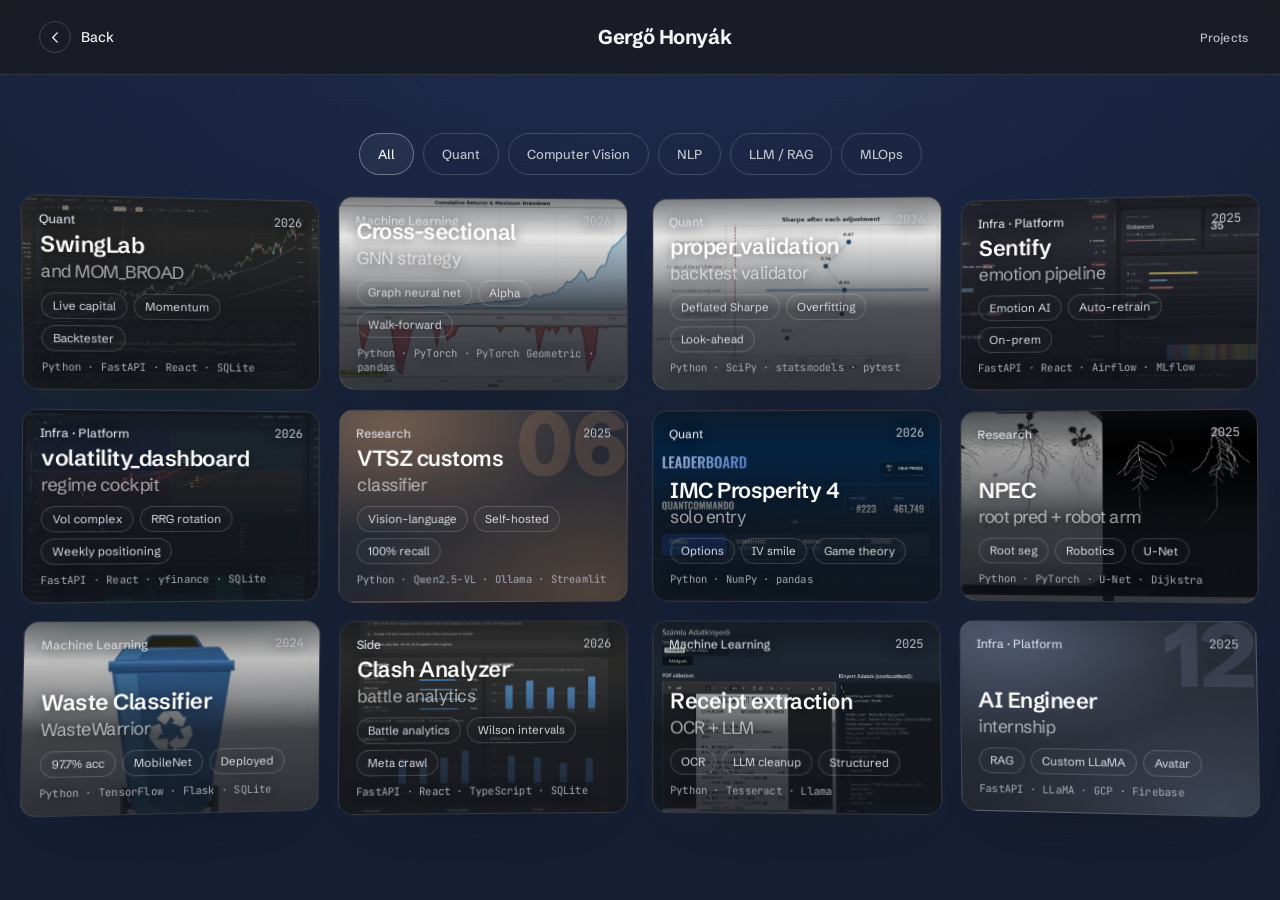
==== commit bc13fe79: "background uprgade, image on cards" ====
--- a/archive/index.html
+++ b/archive/index.html
@@ -1,11 +1,11 @@
 <!DOCTYPE html>
-<html lang="en">
+<html lang="en" class="lift">
 <head>
 <meta charset="UTF-8" />
 <title>Projects · Gergő Honyák</title>
 <meta name="viewport" content="width=device-width, initial-scale=1" />
-<meta name="description" content="Every project Gergő Honyák has built: quantitative research, computer vision, NLP, LLM/RAG systems and MLOps. Eleven in total, filterable by topic." />
-<meta name="theme-color" content="#07080a" />
+<meta name="description" content="Every project Gergő Honyák has built: quantitative research, computer vision, NLP, LLM/RAG systems and MLOps. Twelve in total, filterable by topic." />
+<meta name="theme-color" content="#1a1d24" />
 <link rel="icon" href="/assets/favicon.svg" type="image/svg+xml" />
 <meta name="view-transition" content="same-origin" />
 
@@ -14,7 +14,7 @@
 <link href="https://fonts.googleapis.com/css2?family=Schibsted+Grotesk:wght@400..900&family=JetBrains+Mono:wght@400;500&display=swap" rel="stylesheet" />
 
 <link rel="stylesheet" href="/assets/css/site.css" />
-<link rel="stylesheet" href="/assets/css/theme-dark.css" />
+<link rel="stylesheet" href="/assets/css/theme-dark.css?v=3" />
 
 <script src="https://cdn.jsdelivr.net/npm/gsap@3.12.5/dist/gsap.min.js"></script>
 
@@ -37,13 +37,15 @@
 
   .gcard{ position:relative; display:block; width:clamp(240px,22.5vw,348px); aspect-ratio:3/2;
     border-radius:15px; overflow:hidden; border:1px solid rgba(255,255,255,.10); text-decoration:none; color:#fff;
-    transform-style:preserve-3d; will-change:transform; opacity:0;
+    transform-style:preserve-3d; opacity:0;   /* no will-change, see theme-dark.css .fcard */
     box-shadow:0 26px 60px -34px rgba(0,0,0,.9), 0 18px 56px -32px color-mix(in srgb, var(--a) 34%, transparent);
-    transition:transform .55s cubic-bezier(.2,.7,.2,1), box-shadow .4s ease, border-color .4s ease, opacity .5s ease, filter .4s ease;
+    /* filter waits a beat before lifting, so crossing the gap from one card to
+       the next doesn't flash the whole grid back to full brightness */
+    transition:transform .55s cubic-bezier(.2,.7,.2,1), box-shadow .4s ease, border-color .4s ease, opacity .5s ease, filter .45s ease .14s;
     background:
       radial-gradient(120% 100% at 18% 8%,  color-mix(in srgb, var(--a) 48%, transparent), transparent 58%),
       radial-gradient(130% 120% at 88% 96%, color-mix(in srgb, var(--a) 30%, transparent), transparent 62%),
-      linear-gradient(160deg,#1c2029,#101319); }
+      linear-gradient(160deg,#2c313d,#1f2229); }
 
   .gcard .g-ghost{ position:absolute; top:-.14em; right:.03em; font-weight:800; letter-spacing:-.04em;
     font-size:clamp(68px,7vw,110px); line-height:1; color:color-mix(in srgb, var(--a) 42%, transparent); opacity:.5; pointer-events:none; }
@@ -64,13 +66,30 @@
   .gcard:hover .g-keys span{ border-color:color-mix(in srgb, var(--a) 45%, transparent); color:var(--ink); }
   .gcard .g-tech{ margin-top:8px; font-family:var(--mono); font-size:10.5px; letter-spacing:.02em; color:var(--ink-faint); transition:color .3s ease; }
   .gcard:hover .g-tech{ color:var(--ink-mute); }
+  /* image cards: a picture of the work, shaded only where the type sits so
+     the title and chips keep their contrast, full colour on hover */
+  .gcard.has-cover{ background:#1f2229; }
+  .gcard.has-cover .g-top, .gcard.has-cover .g-body{ text-shadow:0 1px 12px rgba(0,0,0,.6); }
+  .gcard .g-cover{ position:absolute; inset:0; width:100%; height:100%; object-fit:cover; object-position:50% 20%;
+    filter:saturate(.9) brightness(.9); transition:filter .5s ease; }
+  .gcard .g-shade{ position:absolute; inset:0; pointer-events:none;
+    background:linear-gradient(180deg, rgba(18,21,27,.5) 0%, rgba(18,21,27,0) 20%, rgba(18,21,27,.3) 40%, rgba(18,21,27,.72) 58%, rgba(18,21,27,.84) 100%); }
+  .gcard .g-top, .gcard .g-body{ z-index:2; }
+  .gcard:hover .g-cover, .gcard.lit .g-cover{ filter:none; }
+  /* the pointer glint is for the colour cards; on a white chart it washed the
+     whole top of the card out */
+  .gcard.has-cover .g-shine{ display:none; }
 
   .gcard:hover{ border-color:color-mix(in srgb, var(--a) 60%, rgba(255,255,255,.1));
     box-shadow:0 44px 96px -34px rgba(0,0,0,.95), 0 0 0 1px color-mix(in srgb, var(--a) 46%, transparent), 0 26px 74px -30px var(--a); }
 
   .gcard.in{ opacity:1; }
-  /* recede the rest on hover, only when no topic is active */
-  .arch-rows:not(.filtered):hover .gcard.in:not(:hover){ opacity:.58; }
+  /* Recede the rest while a card is hovered, only when no topic is active.
+     Keyed on a card being hovered, not the row: hovering the row fired in the
+     gaps between cards too, which dimmed every card with none picked. And a
+     brightness step rather than opacity, which turned the cards see-through
+     and muddy against the page. */
+  .arch-rows:not(.filtered):has(.gcard:hover) .gcard.in:not(:hover){ filter:brightness(.62) saturate(.8); transition-delay:0s; }
 
   /* topic highlight: matching cards glow in their own colour, the rest recede */
   .arch-rows .gcard.lit{ border-color:color-mix(in srgb, var(--a) 68%, transparent);
@@ -93,8 +112,8 @@
   }
 
   @media (max-width:820px){
-    .gcard .g-top{ position:static; }
-    .gcard .g-body{ position:static; margin-top:auto; }
+    .gcard .g-top{ position:relative; top:auto; left:auto; right:auto; }
+    .gcard .g-body{ position:relative; left:auto; right:auto; bottom:auto; margin-top:auto; }
     .arch{ min-height:0; margin-top:70px; padding:16px 16px 64px; perspective:none; }
     .arch-inner{ width:100%; }
     .arch-rows{ gap:16px; width:100%; align-items:center; }
@@ -112,7 +131,7 @@
       background:
         radial-gradient(130% 110% at 20% 6%, color-mix(in srgb, var(--a) 58%, transparent), transparent 60%),
         radial-gradient(150% 130% at 85% 98%, color-mix(in srgb, var(--a) 40%, transparent), transparent 64%),
-        linear-gradient(160deg,#1c2029,#0f1216);
+        linear-gradient(160deg,#2c313d,#1f2229);
       box-shadow:0 22px 48px -30px var(--a), 0 26px 60px -36px rgba(0,0,0,.9); }
     .gcard.in{ opacity:1; translate:0 0; }
     /* tap a topic filter → matching cards sort to the top of the list */
@@ -148,13 +167,18 @@
 </main>
 
 <script src="/assets/js/nav-back.js" defer></script>
-<script src="/assets/js/projects-data.js"></script>
+<script src="/assets/js/projects-data.js?v=3"></script>
 <script>
-/* muted, earthy accent per project, one hue each, all part of the same family */
+/* The colour each card glows in when a topic lights it up or it is hovered.
+   For cards with a cover it is the dominant hue of that image, evened out to
+   one brightness and a capped saturation so no card shouts; NPEC's image is
+   black and white, so it gets a neutral steel. The two cards without an image
+   keep their colour field's own hue. Re-derive these when a cover changes. */
 const ACCENT = {
-  'swinglab': '#6d92bd', 'gnn': '#8f7fb0', 'sentify': '#6faa9b', 'volatility-dashboard': '#7f9e6b',
-  'vtsz': '#bd8b63', 'prosperity': '#c0787f', 'waste-classifier': '#94a35f', 'npec': '#c39a5c',
-  'deckdoctor': '#c07d5f', 'ocr-receipts': '#a87f9e', 'internship': '#7b8bb0',
+  'swinglab': '#7fdb9d', 'gnn': '#7fb6db', 'proper-validation': '#7fb0db', 'sentify': '#dbc56f',
+  'volatility-dashboard': '#53dbcf', 'prosperity': '#538adb', 'npec': '#9aa9c2', 'waste-classifier': '#5392db',
+  'clash': '#5e9cdb', 'ocr-receipts': '#7fa9db',
+  'vtsz': '#bd8b63', 'internship': '#7b8bb0',
 };
 
 /* a few enticing keywords per card */
@@ -167,7 +191,8 @@
   'prosperity': ['Options', 'IV smile', 'Game theory'],
   'waste-classifier': ['97.7% acc', 'MobileNet', 'Deployed'],
   'npec': ['Root seg', 'Robotics', 'U-Net'],
-  'deckdoctor': ['GPT', 'Voice TTS', 'Hackathon'],
+  'clash': ['Battle analytics', 'Wilson intervals', 'Meta crawl'],
+  'proper-validation': ['Deflated Sharpe', 'Overfitting', 'Look-ahead'],
   'ocr-receipts': ['OCR', 'LLM cleanup', 'Structured'],
   'internship': ['RAG', 'Custom LLaMA', 'Avatar'],
 };
@@ -182,7 +207,8 @@
   'prosperity': ['quant'],
   'waste-classifier': ['cv'],
   'npec': ['cv'],
-  'deckdoctor': ['llm'],
+  'clash': [],   // a side project, it sits under All only
+  'proper-validation': ['quant'],
   'ocr-receipts': ['cv', 'llm'],
   'internship': ['llm', 'mlops'],
 };
@@ -206,8 +232,8 @@
   filterBar.appendChild(b);
 });
 
-/* ---- lay the 11 out as 4 · 3 · 4 ---- */
-const ROWS = [4, 3, 4];
+/* ---- lay the 12 out as 4 · 4 · 4 ---- */
+const ROWS = [4, 4, 4];
 const stage = document.getElementById('rows');
 let idx = 0;
 ROWS.forEach((count) => {
@@ -222,8 +248,11 @@
     a.style.setProperty('--a', ACCENT[p.id] || '#6d92bd');
     a.style.viewTransitionName = `ghost-${p.id}`;
     const keys = (KEYS[p.id] || p.tags.slice(0, 3)).map(w => `<span>${w}</span>`).join('');
+    if (p.cover) a.classList.add('has-cover');
     a.innerHTML = `
-      <span class="g-ghost">${p.n}</span>
+      ${p.cover
+        ? `<img class="g-cover" src="${p.cover}" alt="" decoding="async" /><span class="g-shade" aria-hidden="true"></span>`
+        : `<span class="g-ghost">${p.n}</span>`}
       <span class="g-shine"></span>
       <div class="g-top"><span class="g-cat">${CAT_LABEL[p.cat]}</span><span class="g-year">${p.year}</span></div>
       <div class="g-body">
--- a/assets/css/theme-dark.css
+++ b/assets/css/theme-dark.css
@@ -35,6 +35,32 @@
 
 /* glass bars → dark */
 .nav{ background:rgba(7,8,10,.72); }
+
+/* ── Navy ────────────────────────────────────────────────────
+   The page is lifted from near-black to a deep navy by a blue layer painted
+   BEHIND the content, as the background of every opaque page surface. An
+   overlay on top would tint the photographs and the project screenshots too.
+   background-attachment:fixed pins the light to the viewport, so it stays put
+   while content scrolls past and the surfaces join up with no seams, and they
+   stay opaque, which the hero's pull-up transition depends on. */
+:root{
+  --navy:
+    radial-gradient(90% 70% at 50% 0%, rgba(55,90,170,.16), transparent 70%),
+    linear-gradient(180deg, rgba(22,38,78,.55), rgba(18,30,62,.55));
+}
+body, .ehero, .ehero-after{
+  background:var(--navy), var(--paper);
+  background-attachment:fixed;
+}
+/* The archive and the project pages are for reading, not for the cinematic
+   dark of the home page, so they sit on a lifted graphite with brighter type.
+   Same hues and the same single blue, just raised a step. */
+html.lift{
+  --paper:#1a1d24; --paper-2:#23272f; --paper-3:#30353f;
+  --ink-2:#dadde4; --ink-mute:#bec2cb; --ink-faint:#a6abb5;
+  --rule:rgba(255,255,255,.17); --rule-soft:rgba(255,255,255,.10);
+}
+html.lift .nav{ background:rgba(26,29,36,.82); }
 .filter-bar-wrap{ background:rgba(7,8,10,.85); }
 
 /* stack icons (if any page still uses the flat grid) → white marks */
@@ -103,7 +129,7 @@
 .reveal-chars .rword{ display:inline-block; white-space:nowrap; vertical-align:top; }
 
 /* ══ FEATURED WORK, laying coverflow, scroll-scrubbed ══ */
-.feat{ position:relative; height:340vh; background:var(--paper); }
+.feat{ position:relative; height:340vh; background:var(--navy), var(--paper); background-attachment:fixed; }
 .feat-stage{ position:sticky; top:0; height:100vh; overflow:hidden; perspective:1700px; --focus:#6d92bd; transition:--focus .7s ease; }
 .feat-wash{ position:absolute; inset:0; pointer-events:none;
   background:radial-gradient(ellipse 80% 60% at 50% 44%, color-mix(in srgb, var(--focus) 13%, transparent), transparent 62%); }
@@ -117,7 +143,10 @@
 .fcard{ position:absolute; left:0; top:0; display:block; --cw:clamp(320px,34vw,560px);
   width:var(--cw); aspect-ratio:3/2; margin-left:calc(var(--cw) / -2); margin-top:calc(var(--cw) / 3 * -1);
   border-radius:16px; overflow:hidden; border:1px solid rgba(255,255,255,.10);
-  box-shadow:0 40px 90px -40px rgba(0,0,0,.9); transform-style:preserve-3d; will-change:transform;
+  /* no will-change: with it Chrome rasters each card once at its starting
+     scale and then stretches that bitmap as the deck moves, which is what
+     made the screenshots on the cards look soft */
+  box-shadow:0 40px 90px -40px rgba(0,0,0,.9); transform-style:preserve-3d;
   text-decoration:none; color:inherit; }
 .fcard .fface{ position:absolute; inset:0; }
 .fcard .f-ghost{ position:absolute; top:-.1em; right:.04em; font-weight:800; letter-spacing:-.04em;
@@ -130,6 +159,15 @@
   border:1px solid var(--rule); border-radius:100px; padding:5px 11px; background:rgba(255,255,255,.03); }
 .fcard .f-tech{ margin-top:10px; font-family:var(--mono); font-size:11px; letter-spacing:.02em; color:var(--ink-faint); }
 .fcard.focused{ border-color:rgba(255,255,255,.2); }
+/* image cards: the screenshot sits a touch quieter so the deck reads as one
+   set, then comes up to full colour on the card in front */
+.fcard .fface.has-cover{ background:#0d0f13; }
+.fcard .f-cover{ position:absolute; inset:0; width:100%; height:100%; object-fit:cover; object-position:50% 20%;
+  filter:saturate(.88) brightness(.88); transition:filter .6s ease; }
+.fcard .f-shade{ position:absolute; inset:0; pointer-events:none;
+  background:linear-gradient(180deg, rgba(7,8,10,0) 0%, rgba(7,8,10,.06) 40%, rgba(7,8,10,.62) 68%, rgba(7,8,10,.86) 100%); }
+.fcard .fface.has-cover .fmeta{ text-shadow:0 1px 14px rgba(0,0,0,.55); }
+.fcard.focused .f-cover{ filter:none; }
 
 .fcard.more .more-face{ position:absolute; inset:0; display:flex; align-items:center; justify-content:center;
   background:radial-gradient(120% 120% at 50% 28%, color-mix(in srgb, var(--a) 32%, transparent), transparent 60%), linear-gradient(160deg,#12161e,#08090d);
@@ -200,8 +238,8 @@
    Fixed stage, shown by spiral.js only while #vocab owns the viewport;
    .vocab-after wipes up over it on exit (same trick as the hero).
    ══════════════════════════════════════════════════════════════ */
-.vocab{ position:relative; height:300vh; background:var(--paper); }
-.vocab-after{ position:relative; z-index:2; background:var(--paper); }
+.vocab{ position:relative; height:250vh; background:var(--navy), var(--paper); background-attachment:fixed; }
+.vocab-after{ position:relative; z-index:2; background:var(--navy), var(--paper); background-attachment:fixed; }
 .vocab-stage{
   position:sticky; top:0; height:100vh; overflow:hidden;
   --focus:#5b93ff; transition:--focus .7s ease;
@@ -212,7 +250,8 @@
     radial-gradient(115% 95% at 50% 50%, color-mix(in srgb, var(--focus) 17%, transparent), transparent 62%),
     radial-gradient(60% 52% at 64% 46%, color-mix(in srgb, var(--focus) 8%, transparent), transparent 66%),
     radial-gradient(140% 135% at 50% 50%, transparent 48%, rgba(0,0,0,.55)),
-    var(--paper);
+    var(--navy), var(--paper);
+  background-attachment:scroll, scroll, scroll, fixed, fixed, fixed;
 }
 .vstage{ position:absolute; inset:0; perspective:1150px; }
 .vhelix{ position:absolute; left:50%; top:50%; transform-style:preserve-3d; }
@@ -252,7 +291,7 @@
 
 @media (max-width:820px){
   .vtile{ width:236px; height:292px; left:-118px; top:-146px; }
-  .vocab{ height:280vh; }
+  .vocab{ height:235vh; }
   /* spiral.js halves the helix radius here; a tighter perspective keeps the
      depth from flattening out now that the tiles travel less in z */
   .vstage{ perspective:900px; }
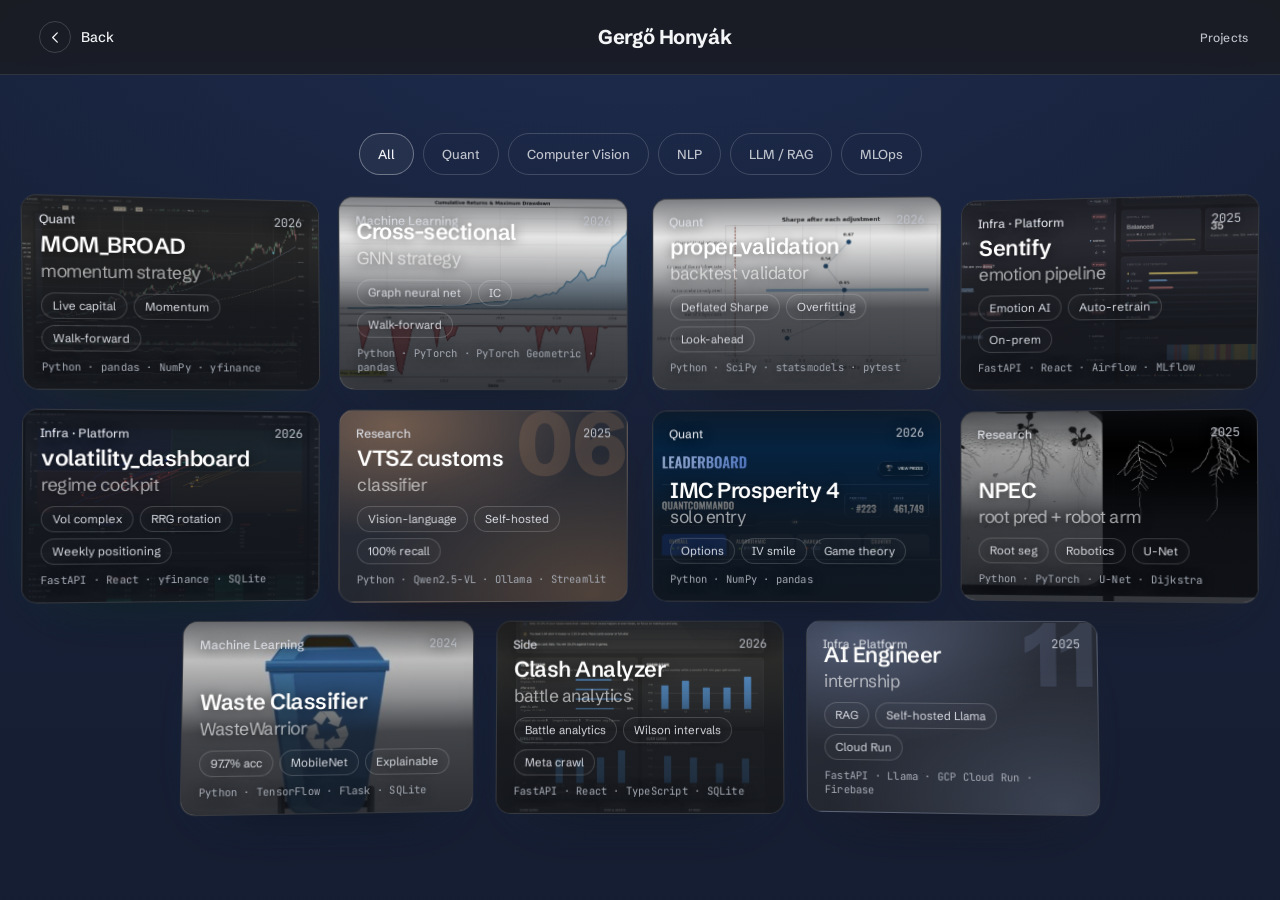
==== commit f5416894: "update readmes and project context" ====
--- a/archive/index.html
+++ b/archive/index.html
@@ -177,24 +177,23 @@
 const ACCENT = {
   'swinglab': '#7fdb9d', 'gnn': '#7fb6db', 'proper-validation': '#7fb0db', 'sentify': '#dbc56f',
   'volatility-dashboard': '#53dbcf', 'prosperity': '#538adb', 'npec': '#9aa9c2', 'waste-classifier': '#5392db',
-  'clash': '#5e9cdb', 'ocr-receipts': '#7fa9db',
+  'clash': '#5e9cdb',
   'vtsz': '#bd8b63', 'internship': '#7b8bb0',
 };
 
 /* a few enticing keywords per card */
 const KEYS = {
-  'swinglab': ['Live capital', 'Momentum', 'Backtester'],
-  'gnn': ['Graph neural net', 'Alpha', 'Walk-forward'],
+  'swinglab': ['Live capital', 'Momentum', 'Walk-forward'],
+  'gnn': ['Graph neural net', 'IC', 'Walk-forward'],
   'sentify': ['Emotion AI', 'Auto-retrain', 'On-prem'],
   'volatility-dashboard': ['Vol complex', 'RRG rotation', 'Weekly positioning'],
   'vtsz': ['Vision-language', 'Self-hosted', '100% recall'],
   'prosperity': ['Options', 'IV smile', 'Game theory'],
-  'waste-classifier': ['97.7% acc', 'MobileNet', 'Deployed'],
+  'waste-classifier': ['97.7% acc', 'MobileNet', 'Explainable'],
   'npec': ['Root seg', 'Robotics', 'U-Net'],
   'clash': ['Battle analytics', 'Wilson intervals', 'Meta crawl'],
   'proper-validation': ['Deflated Sharpe', 'Overfitting', 'Look-ahead'],
-  'ocr-receipts': ['OCR', 'LLM cleanup', 'Structured'],
-  'internship': ['RAG', 'Custom LLaMA', 'Avatar'],
+  'internship': ['RAG', 'Self-hosted Llama', 'Cloud Run'],
 };
 
 /* which topics each project belongs to */
@@ -209,7 +208,6 @@
   'npec': ['cv'],
   'clash': [],   // a side project, it sits under All only
   'proper-validation': ['quant'],
-  'ocr-receipts': ['cv', 'llm'],
   'internship': ['llm', 'mlops'],
 };
 
